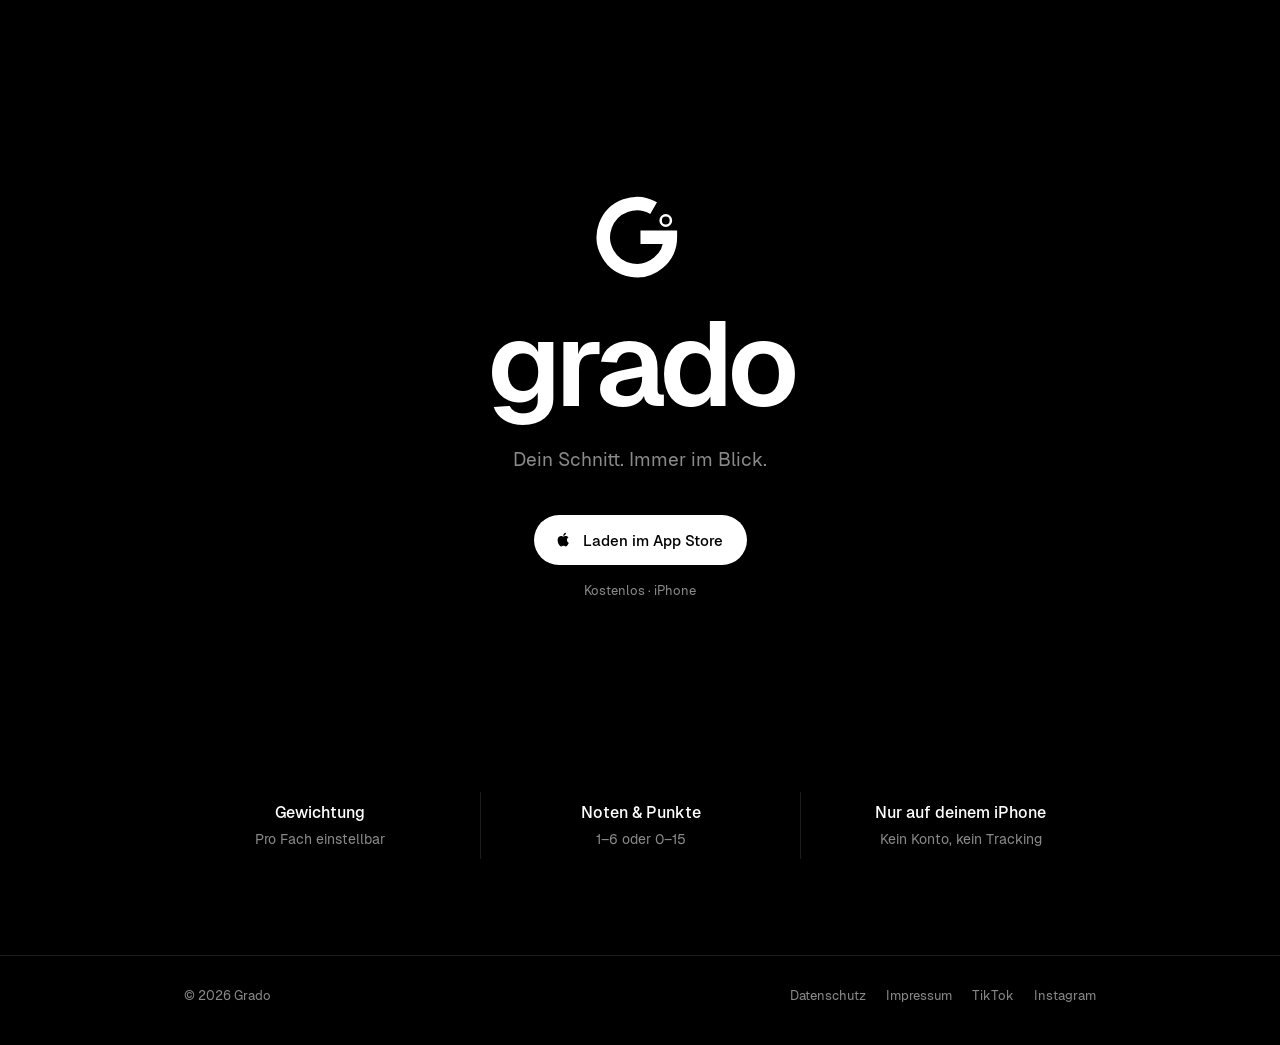
==== index.html @ 29f29869 "Add files via upload" ====
<!doctype html>
<html lang="de">
<head>
<meta charset="utf-8">
<meta name="theme-color" content="#000000">
<meta name="viewport" content="width=device-width,initial-scale=1,viewport-fit=cover">
<title>Grado – Noten-App fürs iPhone</title>
<meta name="description" content="Grado rechnet deinen Notenschnitt aus – mit Gewichtung, mündlichen Noten und Notenziel. Kostenlos fürs iPhone.">
<link rel="icon" type="image/png" href="assets/favicon.png">
<link rel="apple-touch-icon" href="assets/apple-touch-icon.png">
<link rel="preload" href="fonts/geist-600.woff2" as="font" type="font/woff2" crossorigin>
<link rel="stylesheet" href="style.css">
<meta property="og:type" content="website">
<meta property="og:title" content="Grado – Noten-App fürs iPhone">
<meta property="og:description" content="Dein Schnitt. Immer im Blick. Mit Gewichtung, mündlichen Noten und Notenziel. Kostenlos.">
<meta property="og:image" content="assets/og-image.png">
<meta name="twitter:card" content="summary_large_image">
<meta name="apple-itunes-app" content="app-id=XXXXXXXXXX">
</head>
<body>
<main>
  <section class="wrap hero">
    <svg class="mark in" viewBox="80 60 280 300" aria-hidden="true"><path d="M 263.3 117.6 A 106.6 106.6 0 1 0 316.6 210 L 221.5 210" fill="none" stroke="currentColor" stroke-width="43"/><circle cx="302" cy="157" r="16.4" fill="none" stroke="currentColor" stroke-width="8"/></svg>
    <h1 class="name in d1">grado</h1>
    <p class="line in d2">Dein Schnitt. Immer im Blick.</p>
    <a class="store in d3" href="https://apps.apple.com/de/app/grado/idXXXXXXXXXX"><svg viewBox="0 0 24 24" aria-hidden="true"><path fill="currentColor" d="M16.37 12.6c-.02-2.2 1.8-3.26 1.88-3.31-1.03-1.5-2.62-1.7-3.18-1.73-1.35-.14-2.64.8-3.33.8-.69 0-1.74-.78-2.87-.76-1.47.02-2.83.86-3.59 2.18-1.54 2.66-.39 6.6 1.1 8.76.73 1.06 1.6 2.24 2.73 2.2 1.1-.05 1.51-.71 2.84-.71 1.32 0 1.7.71 2.86.69 1.18-.02 1.93-1.07 2.65-2.13.84-1.22 1.18-2.41 1.2-2.47-.03-.01-2.3-.88-2.32-3.5zM14.2 6.13c.6-.73 1.01-1.75.9-2.76-.87.04-1.92.58-2.54 1.31-.56.64-1.05 1.67-.92 2.66.97.07 1.96-.49 2.56-1.21z"/></svg>Laden im App Store</a>
    <p class="free in d3">Kostenlos · iPhone</p>
  </section>

  <ul class="wrap points" aria-label="Funktionen">
    <li><b>Gewichtung</b><span>Pro Fach einstellbar</span></li>
    <li><b>Noten &amp; Punkte</b><span>1–6 oder 0–15</span></li>
    <li><b>Nur auf deinem iPhone</b><span>Kein Konto, kein Tracking</span></li>
  </ul>
</main>

<footer>
  <div class="wrap">
    <span>© 2026 Grado</span>
    <nav aria-label="Rechtliches">
      <a href="datenschutz.html">Datenschutz</a>
      <a href="impressum.html">Impressum</a>
      <a href="https://www.tiktok.com/@grado.app0" target="_blank" rel="noopener">TikTok</a>
      <a href="https://www.instagram.com/grado_app" target="_blank" rel="noopener">Instagram</a>
    </nav>
  </div>
</footer>
</body>
</html>
---- style.css ----
@font-face{font-family:'Geist';font-weight:400;font-display:swap;src:url(fonts/geist-400.woff2) format('woff2')}
@font-face{font-family:'Geist';font-weight:500;font-display:swap;src:url(fonts/geist-500.woff2) format('woff2')}
@font-face{font-family:'Geist';font-weight:600;font-display:swap;src:url(fonts/geist-600.woff2) format('woff2')}

/* Grado – schwarz/weiß, sehr minimal. */
:root{
  --bg:#000;--fg:#fff;--soft:#cfcfcf;--mute:#8a8a8a;--line:#1c1c1c;--line2:#2a2a2a;
  --font:'Geist',-apple-system,'Helvetica Neue',Arial,sans-serif;
  --ease:cubic-bezier(.2,.7,.2,1);
  color-scheme:dark;
}
*{box-sizing:border-box}
body{margin:0;min-height:100vh;background:var(--bg);color:var(--fg);font:400 16px/1.6 var(--font);-webkit-font-smoothing:antialiased;display:flex;flex-direction:column}
a{color:inherit}
:focus-visible{outline:2px solid var(--fg);outline-offset:4px;border-radius:8px}
.wrap{width:100%;max-width:960px;margin:0 auto;padding-left:max(24px,env(safe-area-inset-left,0px));padding-right:max(24px,env(safe-area-inset-right,0px))}

/* Startseite */
.hero{min-height:88vh;min-height:88svh;display:flex;flex-direction:column;align-items:center;justify-content:center;text-align:center;padding-block:64px}
.mark{width:clamp(64px,10vw,88px);height:auto}
.name{font:600 clamp(64px,12vw,120px)/1 var(--font);letter-spacing:-.06em;margin:20px 0 0;padding-bottom:.12em}
.line{color:var(--mute);font-size:clamp(16px,2vw,19px);margin:6px 0 40px}
.store{display:inline-flex;align-items:center;gap:10px;min-height:50px;background:var(--fg);color:var(--bg);text-decoration:none;border-radius:999px;padding:0 24px 0 20px;font:500 15px/1 var(--font);transition:opacity .15s}
.store:hover{opacity:.85}
.store svg{width:19px;height:19px;flex:none;margin-top:-2px}
.free{color:var(--mute);font-size:13px;margin:16px 0 0}

.points{list-style:none;margin:0 auto;padding:0 0 96px;display:grid;grid-template-columns:repeat(3,minmax(0,1fr));text-align:center}
.points li{padding:8px 16px;border-left:1px solid var(--line)}
.points li:first-child{border-left:0}
.points b{display:block;font-weight:500;font-size:16px}
.points span{color:var(--mute);font-size:14px}

/* Footer */
footer{border-top:1px solid var(--line)}
footer .wrap{padding-block:24px 32px;display:flex;flex-wrap:wrap;gap:12px 24px;justify-content:space-between;align-items:center;color:var(--mute);font-size:13px}
footer nav{display:flex;flex-wrap:wrap;gap:4px 20px}
footer a{text-decoration:none;padding-block:6px}footer a:hover{color:var(--fg)}

/* Rechtliches */
.top{display:flex;align-items:center;justify-content:space-between;gap:16px;padding-block:22px}
.mini{display:inline-flex;align-items:center;gap:10px;text-decoration:none;font:600 20px/1 var(--font);letter-spacing:-.05em}
.mini svg{width:24px;height:24px}
.top nav a.pill{display:inline-flex;align-items:center;min-height:44px;padding:0 18px;border:1px solid var(--line2);border-radius:999px;text-decoration:none;font-size:14px;font-weight:500}
.top nav a.pill:hover{border-color:var(--fg)}
.legal{flex:1;padding-block:24px 96px;max-width:680px}
.legal h1{font:600 clamp(40px,7vw,60px)/1 var(--font);letter-spacing:-.05em;margin:16px 0 10px}
.legal .stand{color:var(--mute);margin:0 0 40px}
.legal h2{font:500 18px/1.3 var(--font);margin:0 0 8px}
.legal section{border-top:1px solid var(--line);padding-block:24px}
.legal p,.legal li,.legal address{color:var(--soft)}
.legal p{margin:0 0 12px}.legal p:last-child{margin-bottom:0}
.legal ul{padding-left:1.2em;margin:0 0 12px}
.legal address{font-style:normal}
.legal a{text-underline-offset:3px}
.legal .tldr{border:1px solid var(--line2);border-radius:18px;padding:20px 22px;margin-bottom:8px}
.back{display:inline-flex;align-items:center;min-height:44px;font-size:14px;text-decoration:none;color:var(--mute)}
.back:hover{color:var(--fg)}

/* Einblenden */
.in{animation:in .9s var(--ease) both}
.d1{animation-delay:.08s}.d2{animation-delay:.16s}.d3{animation-delay:.24s}
@keyframes in{from{opacity:.001;transform:translateY(10px)}to{opacity:1;transform:none}}

@media (max-width:600px){
  .points{grid-template-columns:1fr;padding-bottom:72px}
  .points li{border-left:0;border-top:1px solid var(--line);padding:18px 0}
  .points li:first-child{border-top:0}
}
@media (prefers-reduced-motion:reduce){.in{animation:none}.store{transition:none}}
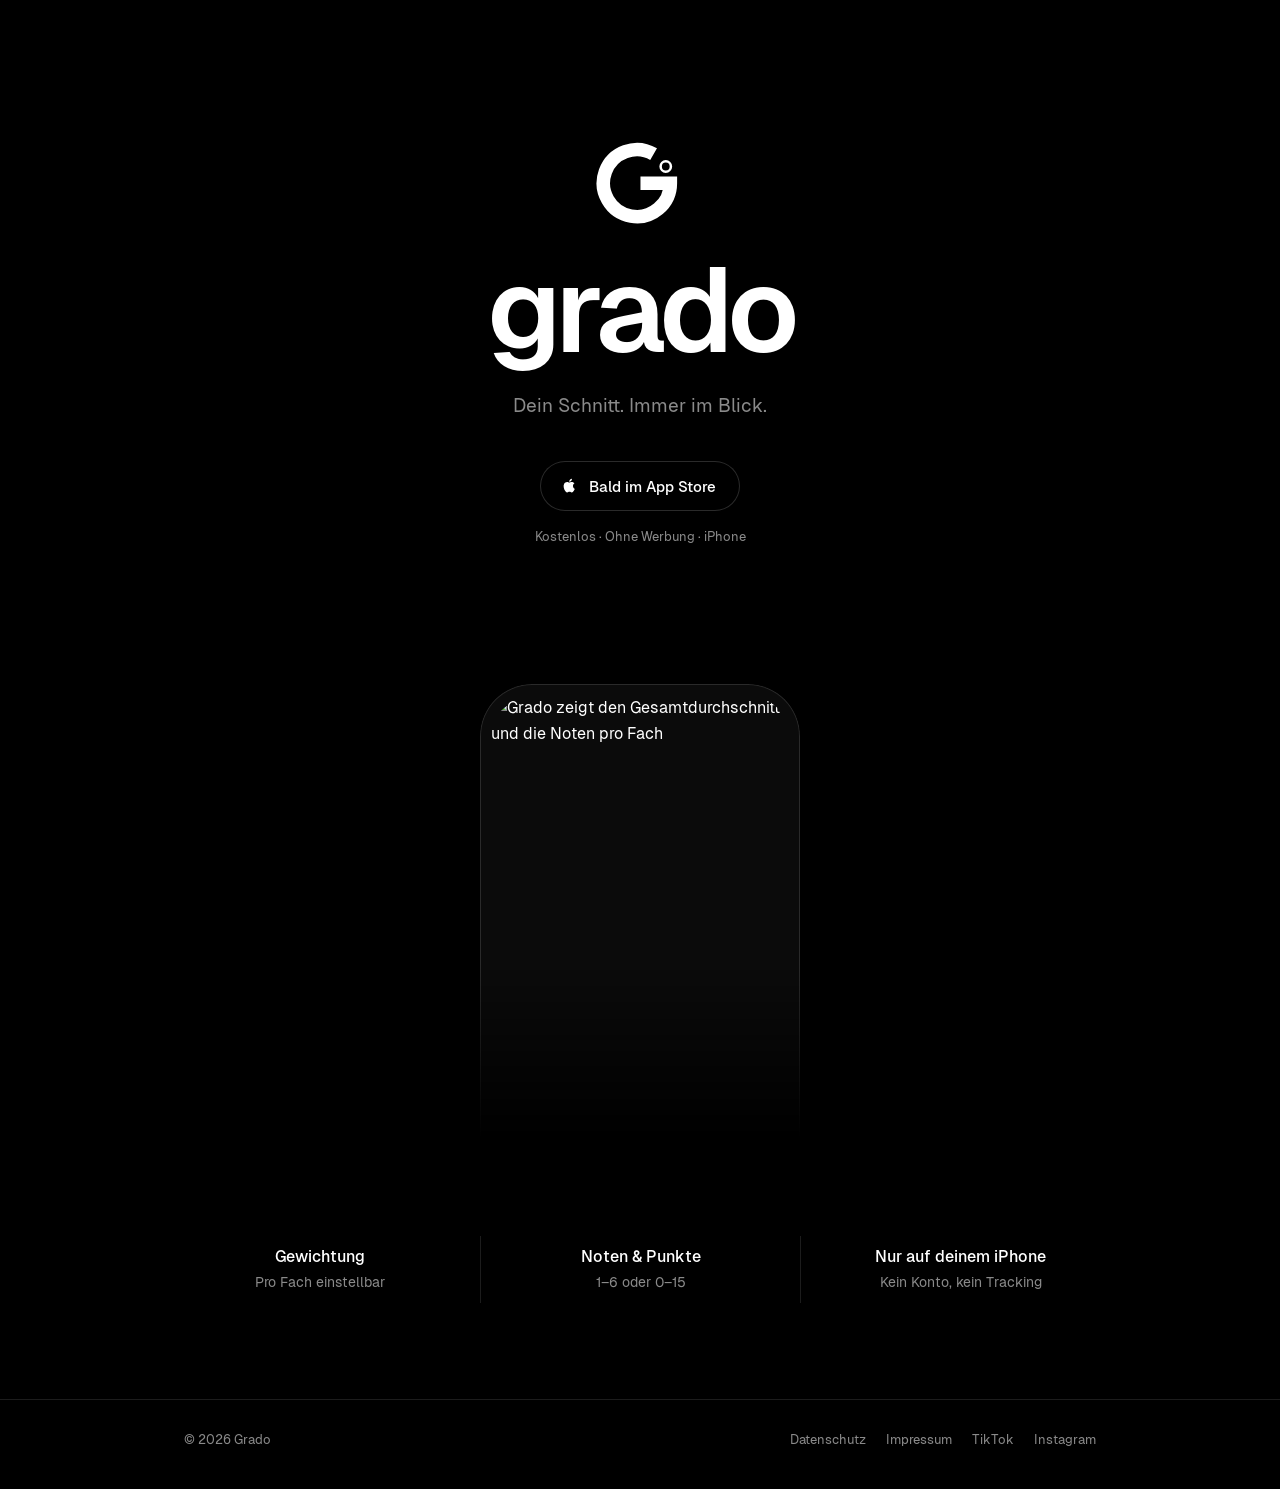
==== commit bb5de192: "Add files via upload" ====
--- a/index.html
+++ b/index.html
@@ -15,7 +15,7 @@
 <meta property="og:description" content="Dein Schnitt. Immer im Blick. Mit Gewichtung, mündlichen Noten und Notenziel. Kostenlos.">
 <meta property="og:image" content="assets/og-image.png">
 <meta name="twitter:card" content="summary_large_image">
-<meta name="apple-itunes-app" content="app-id=XXXXXXXXXX">
+<!-- Nach der Freigabe einfügen: <meta name="apple-itunes-app" content="app-id=DEINE_ID"> -->
 </head>
 <body>
 <main>
@@ -23,8 +23,13 @@
     <svg class="mark in" viewBox="80 60 280 300" aria-hidden="true"><path d="M 263.3 117.6 A 106.6 106.6 0 1 0 316.6 210 L 221.5 210" fill="none" stroke="currentColor" stroke-width="43"/><circle cx="302" cy="157" r="16.4" fill="none" stroke="currentColor" stroke-width="8"/></svg>
     <h1 class="name in d1">grado</h1>
     <p class="line in d2">Dein Schnitt. Immer im Blick.</p>
-    <a class="store in d3" href="https://apps.apple.com/de/app/grado/idXXXXXXXXXX"><svg viewBox="0 0 24 24" aria-hidden="true"><path fill="currentColor" d="M16.37 12.6c-.02-2.2 1.8-3.26 1.88-3.31-1.03-1.5-2.62-1.7-3.18-1.73-1.35-.14-2.64.8-3.33.8-.69 0-1.74-.78-2.87-.76-1.47.02-2.83.86-3.59 2.18-1.54 2.66-.39 6.6 1.1 8.76.73 1.06 1.6 2.24 2.73 2.2 1.1-.05 1.51-.71 2.84-.71 1.32 0 1.7.71 2.86.69 1.18-.02 1.93-1.07 2.65-2.13.84-1.22 1.18-2.41 1.2-2.47-.03-.01-2.3-.88-2.32-3.5zM14.2 6.13c.6-.73 1.01-1.75.9-2.76-.87.04-1.92.58-2.54 1.31-.56.64-1.05 1.67-.92 2.66.97.07 1.96-.49 2.56-1.21z"/></svg>Laden im App Store</a>
-    <p class="free in d3">Kostenlos · iPhone</p>
+    <!-- Nach der Freigabe: <span> durch <a class="store in d3" href="https://apps.apple.com/de/app/grado/idDEINE_ID"> ersetzen und Text zu "Laden im App Store" ändern -->
+    <span class="store soon in d3" aria-disabled="true"><svg viewBox="0 0 24 24" aria-hidden="true"><path fill="currentColor" d="M16.37 12.6c-.02-2.2 1.8-3.26 1.88-3.31-1.03-1.5-2.62-1.7-3.18-1.73-1.35-.14-2.64.8-3.33.8-.69 0-1.74-.78-2.87-.76-1.47.02-2.83.86-3.59 2.18-1.54 2.66-.39 6.6 1.1 8.76.73 1.06 1.6 2.24 2.73 2.2 1.1-.05 1.51-.71 2.84-.71 1.32 0 1.7.71 2.86.69 1.18-.02 1.93-1.07 2.65-2.13.84-1.22 1.18-2.41 1.2-2.47-.03-.01-2.3-.88-2.32-3.5zM14.2 6.13c.6-.73 1.01-1.75.9-2.76-.87.04-1.92.58-2.54 1.31-.56.64-1.05 1.67-.92 2.66.97.07 1.96-.49 2.56-1.21z"/></svg>Bald im App Store</span>
+    <p class="free in d3">Kostenlos · Ohne Werbung · iPhone</p>
+  </section>
+
+  <section class="wrap shot" aria-label="So sieht Grado aus">
+    <div class="phone"><img src="assets/screen.webp" width="690" height="1000" alt="Grado zeigt den Gesamtdurchschnitt und die Noten pro Fach" loading="lazy"></div>
   </section>
 
   <ul class="wrap points" aria-label="Funktionen">
--- a/style.css
+++ b/style.css
@@ -16,12 +16,14 @@
 .wrap{width:100%;max-width:960px;margin:0 auto;padding-left:max(24px,env(safe-area-inset-left,0px));padding-right:max(24px,env(safe-area-inset-right,0px))}
 
 /* Startseite */
-.hero{min-height:88vh;min-height:88svh;display:flex;flex-direction:column;align-items:center;justify-content:center;text-align:center;padding-block:64px}
+.hero{min-height:76vh;min-height:76svh;display:flex;flex-direction:column;align-items:center;justify-content:center;text-align:center;padding-block:64px}
 .mark{width:clamp(64px,10vw,88px);height:auto}
 .name{font:600 clamp(64px,12vw,120px)/1 var(--font);letter-spacing:-.06em;margin:20px 0 0;padding-bottom:.12em}
 .line{color:var(--mute);font-size:clamp(16px,2vw,19px);margin:6px 0 40px}
 .store{display:inline-flex;align-items:center;gap:10px;min-height:50px;background:var(--fg);color:var(--bg);text-decoration:none;border-radius:999px;padding:0 24px 0 20px;font:500 15px/1 var(--font);transition:opacity .15s}
 .store:hover{opacity:.85}
+.store.soon{background:transparent;color:var(--fg);box-shadow:inset 0 0 0 1px var(--line2);cursor:default}
+.store.soon:hover{opacity:1}
 .store svg{width:19px;height:19px;flex:none;margin-top:-2px}
 .free{color:var(--mute);font-size:13px;margin:16px 0 0}
 
@@ -30,6 +32,12 @@
 .points li:first-child{border-left:0}
 .points b{display:block;font-weight:500;font-size:16px}
 .points span{color:var(--mute);font-size:14px}
+
+/* App-Screenshot */
+.shot{display:flex;justify-content:center;padding-bottom:88px}
+.phone{position:relative;width:min(320px,78vw);aspect-ratio:690/1000;padding:10px 10px 0;border:1px solid var(--line2);border-bottom:0;border-radius:52px 52px 0 0;background:#0b0b0b;
+  -webkit-mask-image:linear-gradient(#000 60%,transparent 98%);mask-image:linear-gradient(#000 60%,transparent 98%)}
+.phone img{display:block;width:100%;height:100%;object-fit:cover;object-position:top;border-radius:42px 42px 0 0}
 
 /* Footer */
 footer{border-top:1px solid var(--line)}
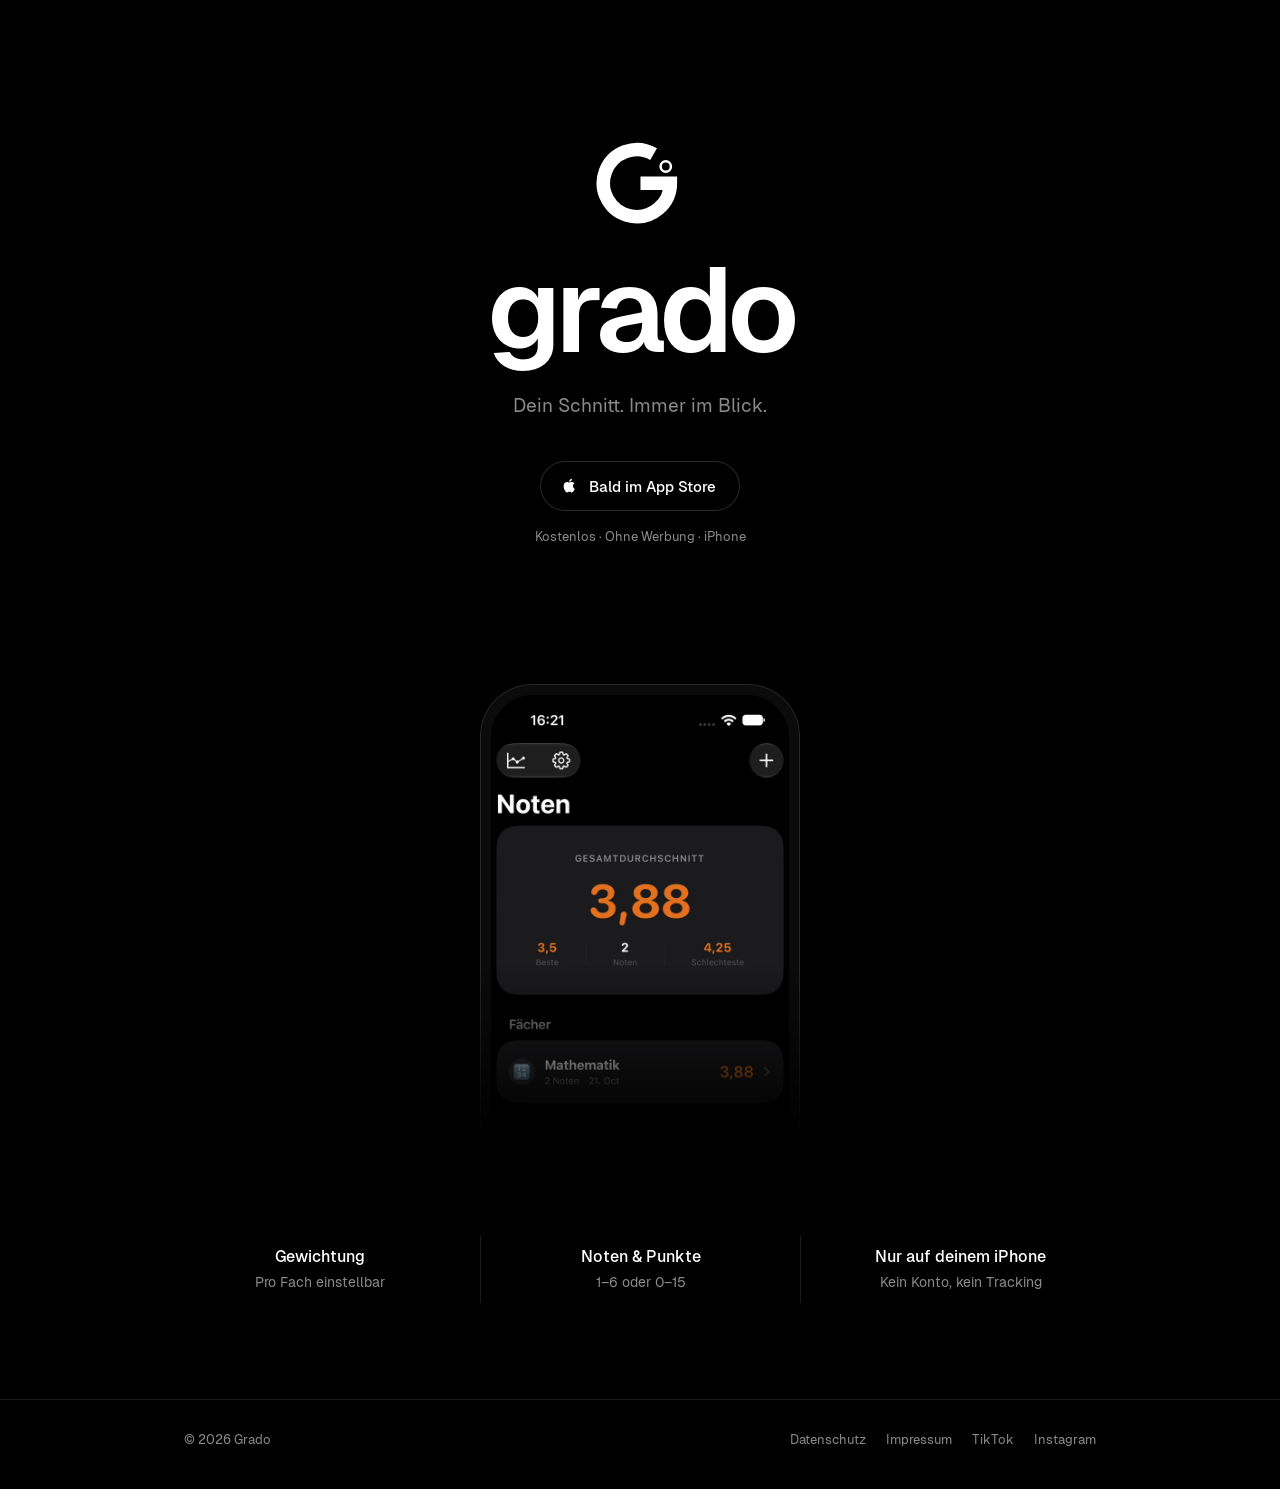
==== commit 988c1ff0: "Update image source path in index.html" ====
--- a/index.html
+++ b/index.html
@@ -29,7 +29,7 @@
   </section>
 
   <section class="wrap shot" aria-label="So sieht Grado aus">
-    <div class="phone"><img src="assets/screen.webp" width="690" height="1000" alt="Grado zeigt den Gesamtdurchschnitt und die Noten pro Fach" loading="lazy"></div>
+    <div class="phone"><img src="screen.webp" width="690" height="1000" alt="Grado zeigt den Gesamtdurchschnitt und die Noten pro Fach" loading="lazy"></div>
   </section>
 
   <ul class="wrap points" aria-label="Funktionen">
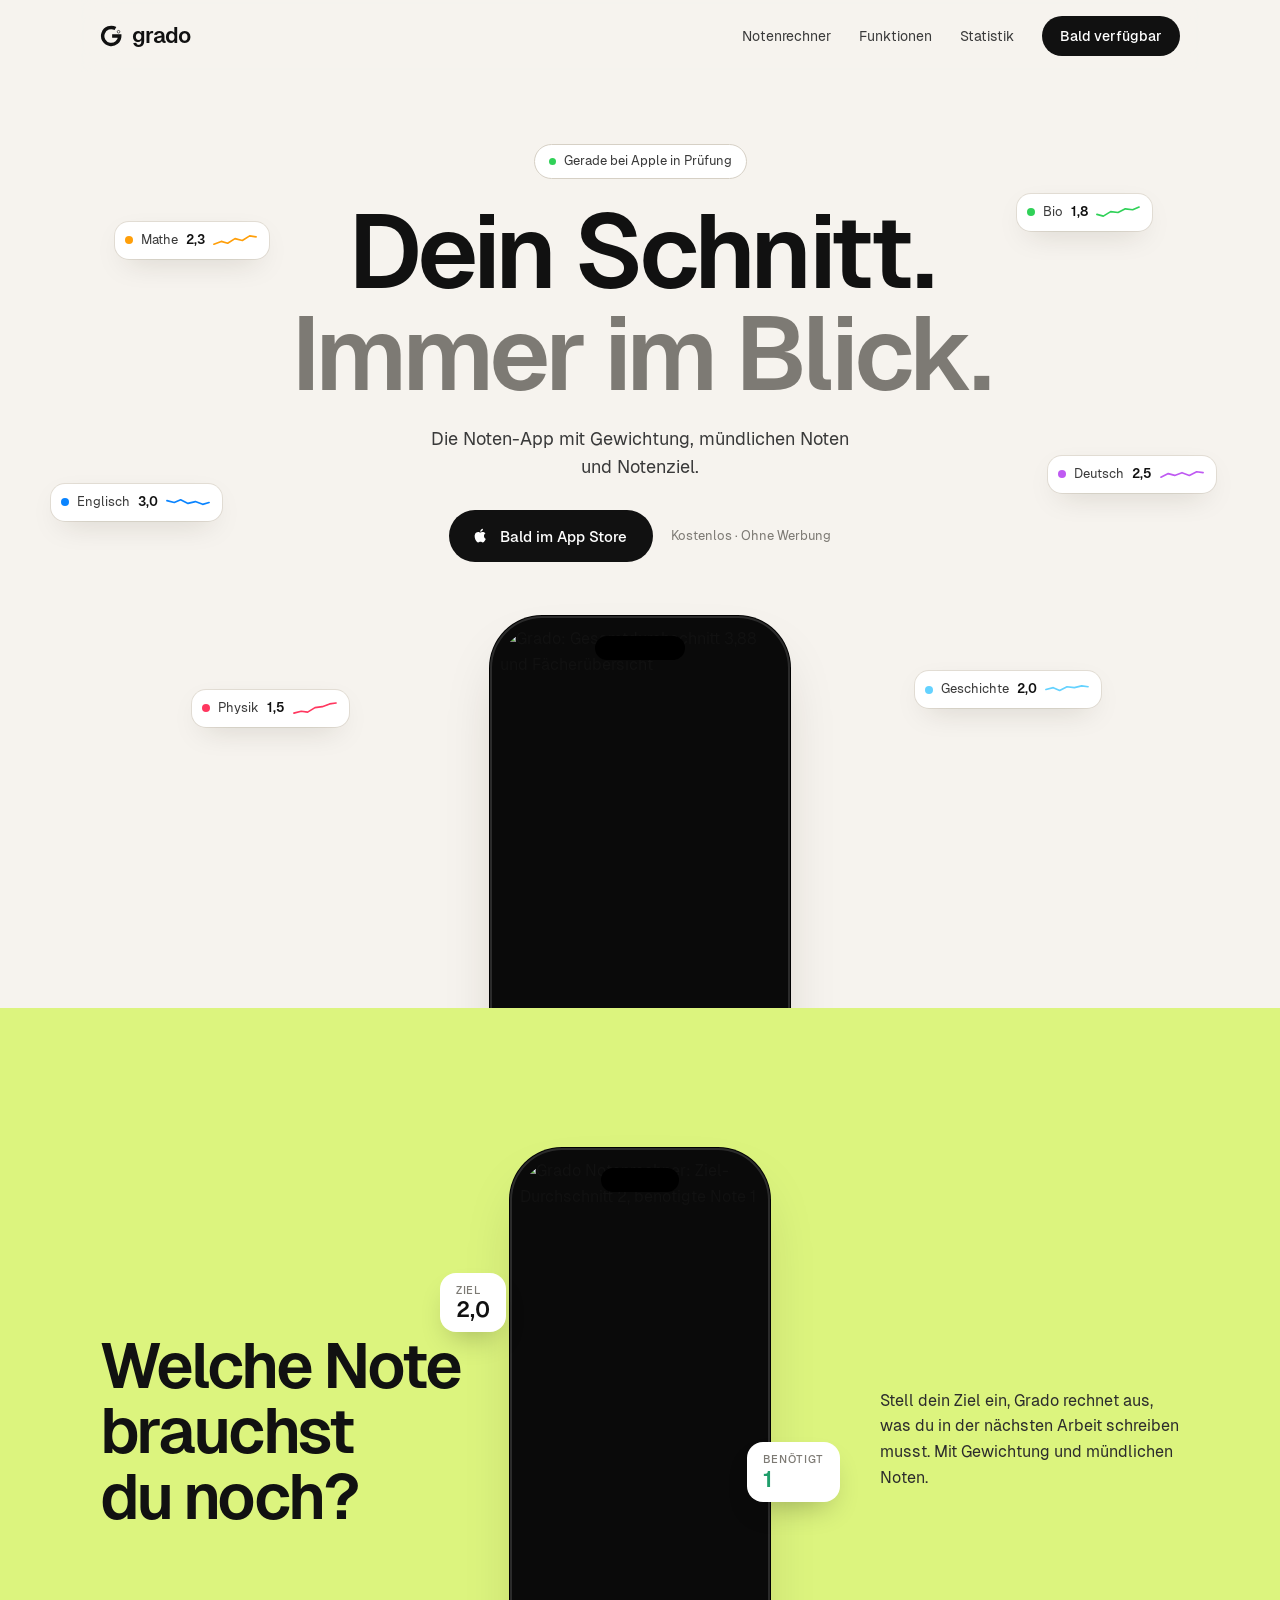
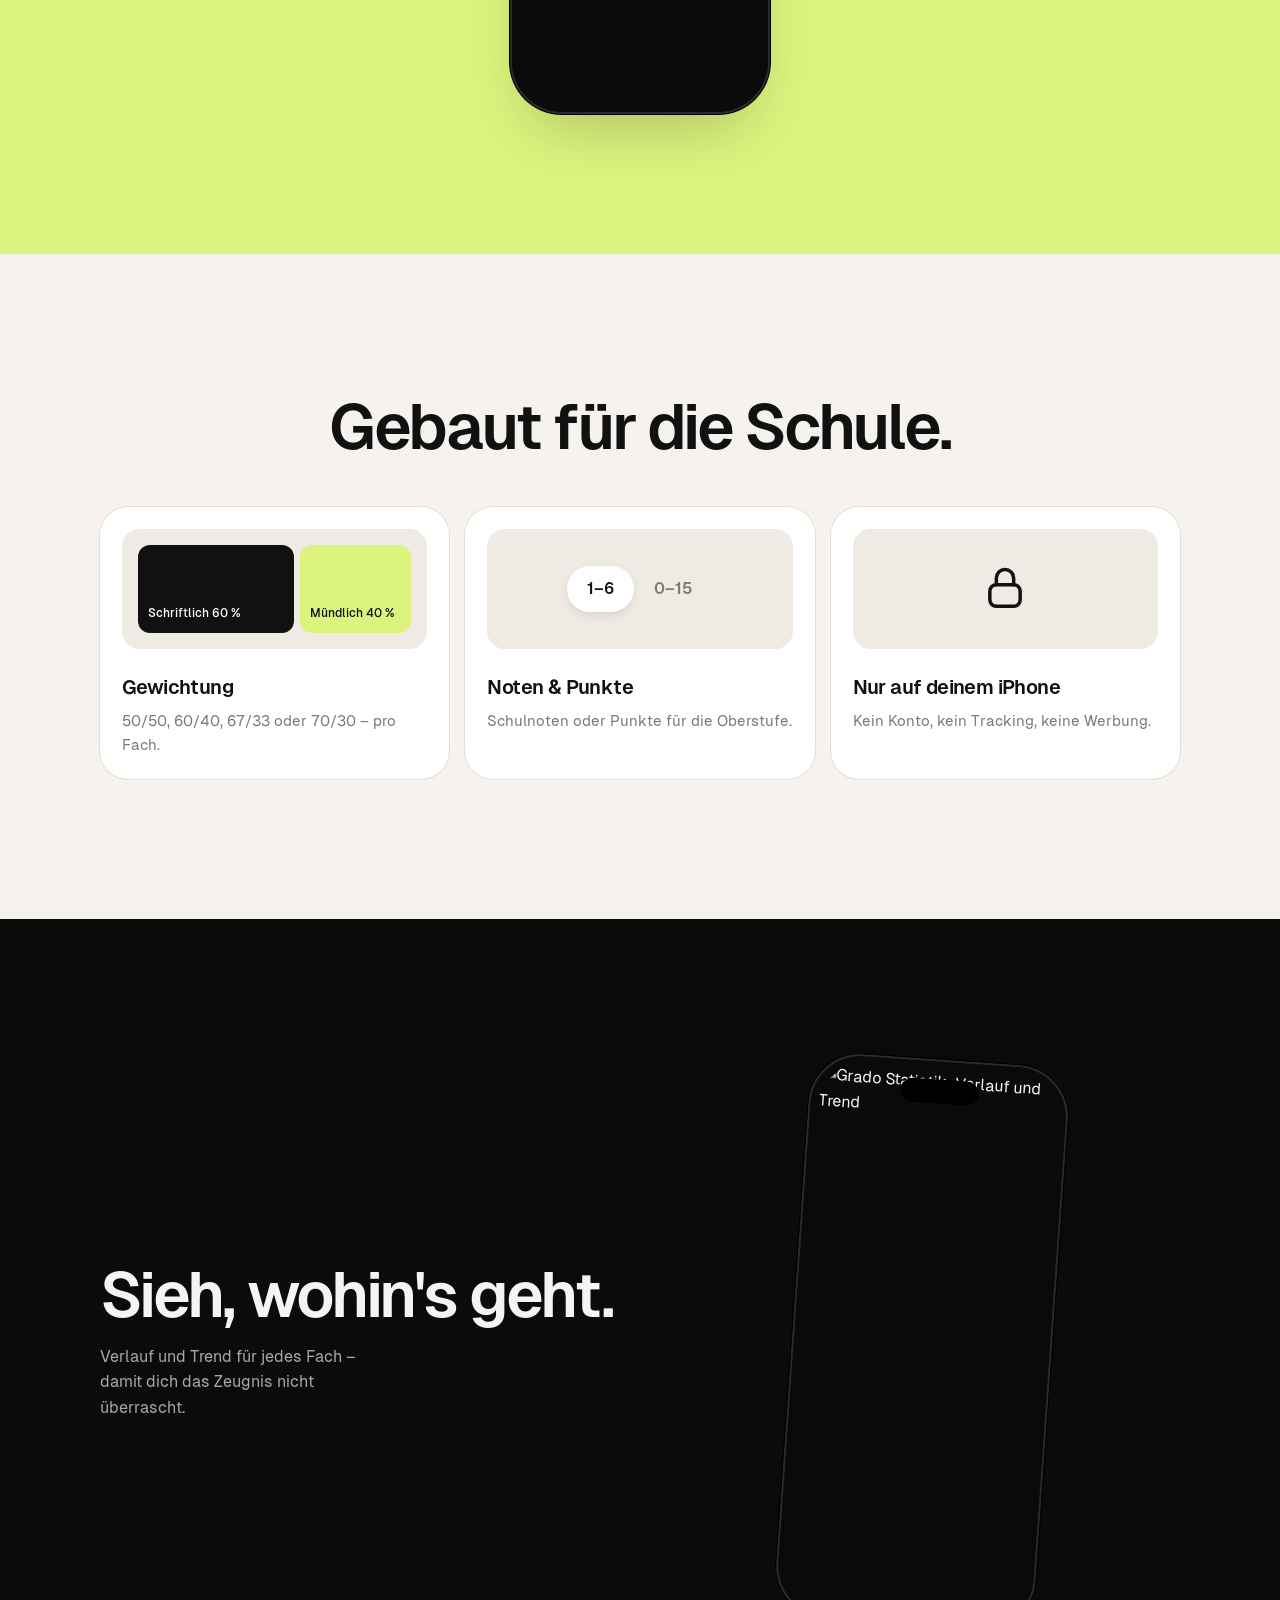
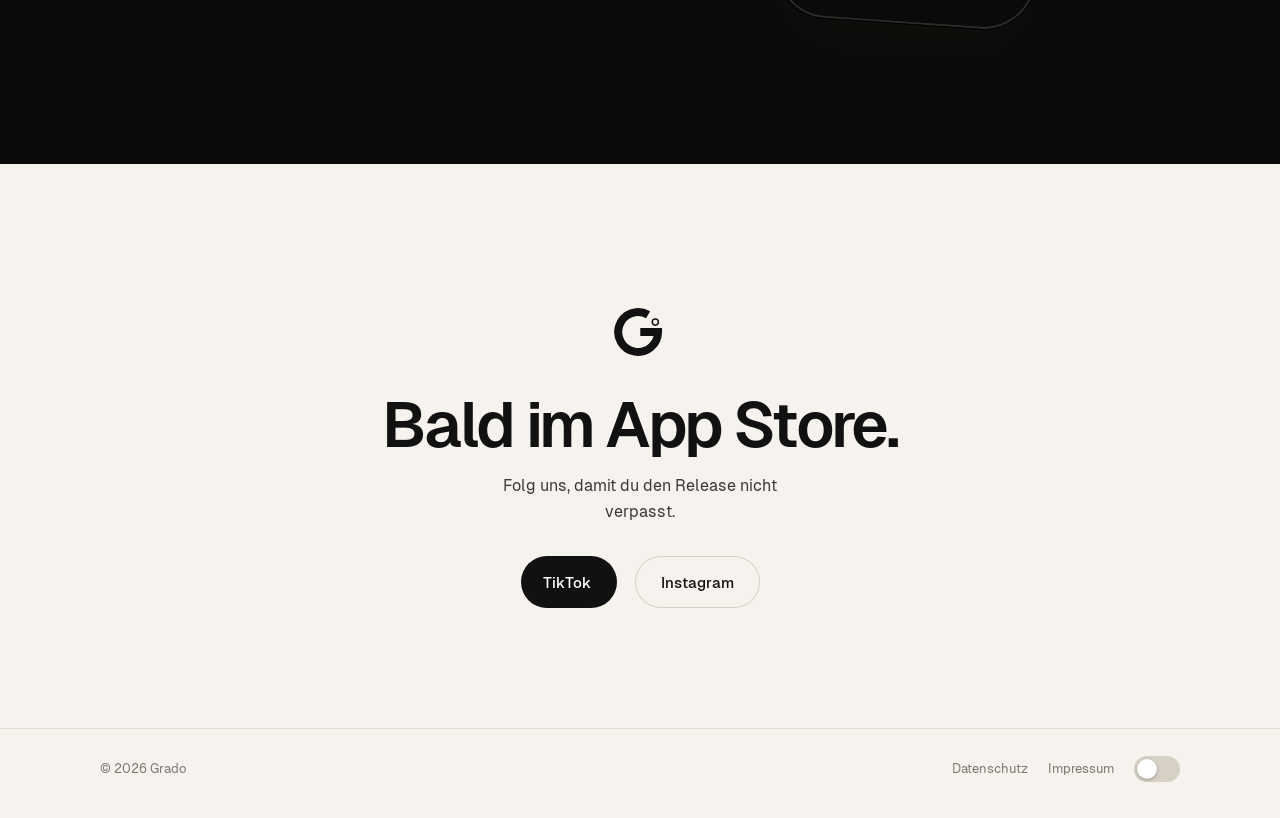
==== commit 7135f38a: "Add files via upload" ====
--- a/index.html
+++ b/index.html
@@ -2,10 +2,10 @@
 <html lang="de">
 <head>
 <meta charset="utf-8">
-<meta name="theme-color" content="#000000">
 <meta name="viewport" content="width=device-width,initial-scale=1,viewport-fit=cover">
 <title>Grado – Noten-App fürs iPhone</title>
-<meta name="description" content="Grado rechnet deinen Notenschnitt aus – mit Gewichtung, mündlichen Noten und Notenziel. Kostenlos fürs iPhone.">
+<meta name="description" content="Grado rechnet deinen Notenschnitt aus – mit Gewichtung, mündlichen Noten und Notenziel. Kostenlos und ohne Werbung fürs iPhone.">
+<meta name="theme-color" content="#f6f3ee">
 <link rel="icon" type="image/png" href="assets/favicon.png">
 <link rel="apple-touch-icon" href="assets/apple-touch-icon.png">
 <link rel="preload" href="fonts/geist-600.woff2" as="font" type="font/woff2" crossorigin>
@@ -16,27 +16,112 @@
 <meta property="og:image" content="assets/og-image.png">
 <meta name="twitter:card" content="summary_large_image">
 <!-- Nach der Freigabe einfügen: <meta name="apple-itunes-app" content="app-id=DEINE_ID"> -->
+<script>try{var t=localStorage.getItem('grado-theme');if(t)document.documentElement.dataset.theme=t}catch(e){}</script>
 </head>
 <body>
+
+<header class="nav wrap">
+  <a class="brand" href="index.html" aria-label="Grado Startseite">
+    <svg viewBox="80 60 280 300" aria-hidden="true"><path d="M 263.3 117.6 A 106.6 106.6 0 1 0 316.6 210 L 221.5 210" fill="none" stroke="currentColor" stroke-width="43"/><circle cx="302" cy="157" r="16.4" fill="none" stroke="currentColor" stroke-width="8"/></svg>grado
+  </a>
+  <nav aria-label="Hauptmenü">
+    <a class="hide-s" href="#rechner">Notenrechner</a>
+    <a class="hide-s" href="#funktionen">Funktionen</a>
+    <a class="hide-s" href="#statistik">Statistik</a>
+    <!-- Nach der Freigabe: <span> durch <a class="cta" href="https://apps.apple.com/de/app/grado/idDEINE_ID">App laden</a> ersetzen -->
+    <span class="cta" aria-disabled="true">Bald verfügbar</span>
+  </nav>
+</header>
+
 <main>
-  <section class="wrap hero">
-    <svg class="mark in" viewBox="80 60 280 300" aria-hidden="true"><path d="M 263.3 117.6 A 106.6 106.6 0 1 0 316.6 210 L 221.5 210" fill="none" stroke="currentColor" stroke-width="43"/><circle cx="302" cy="157" r="16.4" fill="none" stroke="currentColor" stroke-width="8"/></svg>
-    <h1 class="name in d1">grado</h1>
-    <p class="line in d2">Dein Schnitt. Immer im Blick.</p>
-    <!-- Nach der Freigabe: <span> durch <a class="store in d3" href="https://apps.apple.com/de/app/grado/idDEINE_ID"> ersetzen und Text zu "Laden im App Store" ändern -->
-    <span class="store soon in d3" aria-disabled="true"><svg viewBox="0 0 24 24" aria-hidden="true"><path fill="currentColor" d="M16.37 12.6c-.02-2.2 1.8-3.26 1.88-3.31-1.03-1.5-2.62-1.7-3.18-1.73-1.35-.14-2.64.8-3.33.8-.69 0-1.74-.78-2.87-.76-1.47.02-2.83.86-3.59 2.18-1.54 2.66-.39 6.6 1.1 8.76.73 1.06 1.6 2.24 2.73 2.2 1.1-.05 1.51-.71 2.84-.71 1.32 0 1.7.71 2.86.69 1.18-.02 1.93-1.07 2.65-2.13.84-1.22 1.18-2.41 1.2-2.47-.03-.01-2.3-.88-2.32-3.5zM14.2 6.13c.6-.73 1.01-1.75.9-2.76-.87.04-1.92.58-2.54 1.31-.56.64-1.05 1.67-.92 2.66.97.07 1.96-.49 2.56-1.21z"/></svg>Bald im App Store</span>
-    <p class="free in d3">Kostenlos · Ohne Werbung · iPhone</p>
+  <!-- HERO -->
+  <section class="hero" id="top">
+    <div class="chips" aria-hidden="true">
+      <div class="chip c1"><i style="--c:#ff9f0a"></i>Mathe<b>2,3</b><svg viewBox="0 0 48 16"><path d="M1 12 L9 9 L16 11 L24 6 L32 8 L40 3 L47 4"/></svg></div>
+      <div class="chip c2"><i style="--c:#30d158"></i>Bio<b>1,8</b><svg viewBox="0 0 48 16"><path d="M1 10 L8 12 L16 7 L24 8 L32 4 L40 5 L47 2"/></svg></div>
+      <div class="chip c3"><i style="--c:#0a84ff"></i>Englisch<b>3,0</b><svg viewBox="0 0 48 16"><path d="M1 6 L9 8 L16 5 L24 9 L32 7 L40 10 L47 8"/></svg></div>
+      <div class="chip c4"><i style="--c:#bf5af2"></i>Deutsch<b>2,5</b><svg viewBox="0 0 48 16"><path d="M1 11 L9 7 L16 9 L24 6 L32 9 L40 5 L47 6"/></svg></div>
+      <div class="chip c5"><i style="--c:#ff375f"></i>Physik<b>1,5</b><svg viewBox="0 0 48 16"><path d="M1 13 L9 11 L16 12 L24 7 L32 6 L40 3 L47 2"/></svg></div>
+      <div class="chip c6"><i style="--c:#64d2ff"></i>Geschichte<b>2,0</b><svg viewBox="0 0 48 16"><path d="M1 8 L9 6 L16 9 L24 5 L32 6 L40 4 L47 5"/></svg></div>
+    </div>
+
+    <div class="hero-copy wrap">
+      <p class="badge rv"><span class="pulse"></span>Gerade bei Apple in Prüfung</p>
+      <h1 class="rv d1">Dein Schnitt.<br><span>Immer im Blick.</span></h1>
+      <p class="sub rv d2">Die Noten-App mit Gewichtung, mündlichen Noten und Notenziel.</p>
+      <div class="actions rv d3">
+        <span class="store" aria-disabled="true"><svg viewBox="0 0 24 24" aria-hidden="true"><path fill="currentColor" d="M16.37 12.6c-.02-2.2 1.8-3.26 1.88-3.31-1.03-1.5-2.62-1.7-3.18-1.73-1.35-.14-2.64.8-3.33.8-.69 0-1.74-.78-2.87-.76-1.47.02-2.83.86-3.59 2.18-1.54 2.66-.39 6.6 1.1 8.76.73 1.06 1.6 2.24 2.73 2.2 1.1-.05 1.51-.71 2.84-.71 1.32 0 1.7.71 2.86.69 1.18-.02 1.93-1.07 2.65-2.13.84-1.22 1.18-2.41 1.2-2.47-.03-.01-2.3-.88-2.32-3.5zM14.2 6.13c.6-.73 1.01-1.75.9-2.76-.87.04-1.92.58-2.54 1.31-.56.64-1.05 1.67-.92 2.66.97.07 1.96-.49 2.56-1.21z"/></svg>Bald im App Store</span>
+        <span class="note">Kostenlos · Ohne Werbung</span>
+      </div>
+    </div>
+
+    <div class="hero-phone" id="heroPhone">
+      <div class="phone"><img src="assets/app-uebersicht.webp" width="690" height="1500" alt="Grado: Gesamtdurchschnitt 3,88 und Fächerübersicht"></div>
+    </div>
   </section>
 
-  <section class="wrap shot" aria-label="So sieht Grado aus">
-    <div class="phone"><img src="screen.webp" width="690" height="1000" alt="Grado zeigt den Gesamtdurchschnitt und die Noten pro Fach" loading="lazy"></div>
+  <!-- NOTENRECHNER -->
+  <section class="band lime" id="rechner">
+    <div class="wrap trio">
+      <h2 class="rv">Welche Note brauchst du&nbsp;noch?</h2>
+      <div class="stage rv d1">
+        <div class="phone sm"><img src="assets/app-rechner.webp" width="690" height="1500" loading="lazy" alt="Grado Notenrechner: Ziel-Durchschnitt 2, benötigte Note 1"></div>
+        <div class="tag t1" aria-hidden="true"><small>Ziel</small>2,0</div>
+        <div class="tag t2" aria-hidden="true"><small>Benötigt</small>1</div>
+      </div>
+      <p class="side rv d2">Stell dein Ziel ein, Grado rechnet aus, was du in der nächsten Arbeit schreiben musst. Mit Gewichtung und mündlichen Noten.</p>
+    </div>
   </section>
 
-  <ul class="wrap points" aria-label="Funktionen">
-    <li><b>Gewichtung</b><span>Pro Fach einstellbar</span></li>
-    <li><b>Noten &amp; Punkte</b><span>1–6 oder 0–15</span></li>
-    <li><b>Nur auf deinem iPhone</b><span>Kein Konto, kein Tracking</span></li>
-  </ul>
+  <!-- FUNKTIONEN -->
+  <section class="band" id="funktionen">
+    <div class="wrap">
+      <h2 class="center rv">Gebaut für die Schule.</h2>
+      <div class="cards">
+        <article class="card rv">
+          <div class="viz weight" aria-hidden="true"><span style="flex:60">Schriftlich 60&nbsp;%</span><span style="flex:40">Mündlich 40&nbsp;%</span></div>
+          <h3>Gewichtung</h3>
+          <p>50/50, 60/40, 67/33 oder 70/30 – pro Fach.</p>
+        </article>
+        <article class="card rv d1">
+          <div class="viz toggle" aria-hidden="true"><span class="on">1–6</span><span>0–15</span></div>
+          <h3>Noten &amp; Punkte</h3>
+          <p>Schulnoten oder Punkte für die Oberstufe.</p>
+        </article>
+        <article class="card rv d2">
+          <div class="viz lock" aria-hidden="true"><svg viewBox="0 0 24 24"><rect x="5" y="10" width="14" height="10" rx="3"/><path d="M8 10V7a4 4 0 0 1 8 0v3"/></svg></div>
+          <h3>Nur auf deinem iPhone</h3>
+          <p>Kein Konto, kein Tracking, keine Werbung.</p>
+        </article>
+      </div>
+    </div>
+  </section>
+
+  <!-- STATISTIK -->
+  <section class="band dark" id="statistik">
+    <div class="wrap duo">
+      <div class="rv">
+        <h2>Sieh, wohin's&nbsp;geht.</h2>
+        <p class="side">Verlauf und Trend für jedes Fach – damit dich das Zeugnis nicht überrascht.</p>
+      </div>
+      <div class="stage rv d1">
+        <div class="phone sm tilt"><img src="assets/app-statistik.webp" width="690" height="1500" loading="lazy" alt="Grado Statistik: Verlauf und Trend"></div>
+      </div>
+    </div>
+  </section>
+
+  <!-- CTA -->
+  <section class="band end">
+    <div class="wrap center">
+      <svg class="mark rv" viewBox="80 60 280 300" aria-hidden="true"><path d="M 263.3 117.6 A 106.6 106.6 0 1 0 316.6 210 L 221.5 210" fill="none" stroke="currentColor" stroke-width="43"/><circle cx="302" cy="157" r="16.4" fill="none" stroke="currentColor" stroke-width="8"/></svg>
+      <h2 class="rv d1">Bald im App&nbsp;Store.</h2>
+      <p class="side rv d2">Folg uns, damit du den Release nicht verpasst.</p>
+      <div class="actions rv d3">
+        <a class="store" href="https://www.tiktok.com/@grado.app0" target="_blank" rel="noopener">TikTok</a>
+        <a class="store ghost" href="https://www.instagram.com/grado_app" target="_blank" rel="noopener">Instagram</a>
+      </div>
+    </div>
+  </section>
 </main>
 
 <footer>
@@ -45,10 +130,23 @@
     <nav aria-label="Rechtliches">
       <a href="datenschutz.html">Datenschutz</a>
       <a href="impressum.html">Impressum</a>
-      <a href="https://www.tiktok.com/@grado.app0" target="_blank" rel="noopener">TikTok</a>
-      <a href="https://www.instagram.com/grado_app" target="_blank" rel="noopener">Instagram</a>
+      <button class="theme" id="theme" type="button" aria-label="Hell/Dunkel umschalten"><span></span></button>
     </nav>
   </div>
 </footer>
+
+<script>
+(function(){
+  var root=document.documentElement,btn=document.getElementById('theme');
+  btn.addEventListener('click',function(){var d=root.dataset.theme==='dark'?'light':'dark';root.dataset.theme=d;try{localStorage.setItem('grado-theme',d)}catch(e){}});
+  var reduce=window.matchMedia('(prefers-reduced-motion: reduce)').matches;
+  if('IntersectionObserver' in window&&!reduce){
+    var io=new IntersectionObserver(function(es){es.forEach(function(e){if(e.isIntersecting){e.target.classList.add('on');io.unobserve(e.target)}})},{threshold:.15});
+    document.querySelectorAll('.rv').forEach(function(el){io.observe(el)});
+  }else{document.querySelectorAll('.rv').forEach(function(el){el.classList.add('on')})}
+  var p=document.getElementById('heroPhone');
+  if(!reduce&&p){var f=function(){var y=Math.min(window.scrollY,600);p.style.setProperty('--rise',(y*-.35)+'px')};window.addEventListener('scroll',f,{passive:true});f()}
+})();
+</script>
 </body>
 </html>
--- a/style.css
+++ b/style.css
@@ -2,77 +2,153 @@
 @font-face{font-family:'Geist';font-weight:500;font-display:swap;src:url(fonts/geist-500.woff2) format('woff2')}
 @font-face{font-family:'Geist';font-weight:600;font-display:swap;src:url(fonts/geist-600.woff2) format('woff2')}
 
-/* Grado – schwarz/weiß, sehr minimal. */
+/* Grado – hell, ruhig, mit Lime-Akzent. Dunkel per Schalter im Footer. */
 :root{
-  --bg:#000;--fg:#fff;--soft:#cfcfcf;--mute:#8a8a8a;--line:#1c1c1c;--line2:#2a2a2a;
-  --font:'Geist',-apple-system,'Helvetica Neue',Arial,sans-serif;
-  --ease:cubic-bezier(.2,.7,.2,1);
-  color-scheme:dark;
+  --bg:#f6f3ee;--bg2:#efebe4;--card:#fff;--fg:#111;--soft:#3a3a3a;--mute:#7d7a74;--line:#e4dfd6;--line2:#d6d0c5;
+  --lime:#dcf47e;--ink:#111;--onink:#fff;--shadow:0 30px 60px -20px rgba(40,30,10,.25);
+  --font:'Geist',-apple-system,'Helvetica Neue',Arial,sans-serif;--ease:cubic-bezier(.2,.7,.2,1);
+  color-scheme:light;
+}
+:root[data-theme="dark"]{
+  --bg:#0b0b0b;--bg2:#131313;--card:#161616;--fg:#f4f4f2;--soft:#cfcfcf;--mute:#8a8a8a;--line:#1f1f1f;--line2:#2c2c2c;
+  --lime:#c8e86a;--ink:#f4f4f2;--onink:#0b0b0b;--shadow:0 30px 60px -20px rgba(0,0,0,.8);color-scheme:dark;
 }
 *{box-sizing:border-box}
-body{margin:0;min-height:100vh;background:var(--bg);color:var(--fg);font:400 16px/1.6 var(--font);-webkit-font-smoothing:antialiased;display:flex;flex-direction:column}
+html{scroll-behavior:smooth}
+body{margin:0;min-height:100vh;background:var(--bg);color:var(--fg);font:400 16px/1.6 var(--font);-webkit-font-smoothing:antialiased;display:flex;flex-direction:column;overflow-x:hidden;transition:background .3s,color .3s}
 a{color:inherit}
 :focus-visible{outline:2px solid var(--fg);outline-offset:4px;border-radius:8px}
-.wrap{width:100%;max-width:960px;margin:0 auto;padding-left:max(24px,env(safe-area-inset-left,0px));padding-right:max(24px,env(safe-area-inset-right,0px))}
+.wrap{width:100%;max-width:1120px;margin:0 auto;padding-left:max(20px,env(safe-area-inset-left,0px));padding-right:max(20px,env(safe-area-inset-right,0px))}
+.center{text-align:center}
+h1,h2,h3{font-weight:600;letter-spacing:-.045em;margin:0}
 
-/* Startseite */
-.hero{min-height:76vh;min-height:76svh;display:flex;flex-direction:column;align-items:center;justify-content:center;text-align:center;padding-block:64px}
-.mark{width:clamp(64px,10vw,88px);height:auto}
-.name{font:600 clamp(64px,12vw,120px)/1 var(--font);letter-spacing:-.06em;margin:20px 0 0;padding-bottom:.12em}
-.line{color:var(--mute);font-size:clamp(16px,2vw,19px);margin:6px 0 40px}
-.store{display:inline-flex;align-items:center;gap:10px;min-height:50px;background:var(--fg);color:var(--bg);text-decoration:none;border-radius:999px;padding:0 24px 0 20px;font:500 15px/1 var(--font);transition:opacity .15s}
-.store:hover{opacity:.85}
-.store.soon{background:transparent;color:var(--fg);box-shadow:inset 0 0 0 1px var(--line2);cursor:default}
-.store.soon:hover{opacity:1}
-.store svg{width:19px;height:19px;flex:none;margin-top:-2px}
-.free{color:var(--mute);font-size:13px;margin:16px 0 0}
+/* Navigation */
+.nav{position:sticky;top:0;z-index:20;display:flex;align-items:center;justify-content:space-between;padding-block:16px;background:color-mix(in srgb,var(--bg) 82%,transparent);-webkit-backdrop-filter:blur(14px);backdrop-filter:blur(14px)}
+.brand{display:inline-flex;align-items:center;gap:8px;text-decoration:none;font:600 22px/1 var(--font);letter-spacing:-.05em}
+.brand svg{width:24px;height:24px}
+.nav nav{display:flex;align-items:center;gap:28px;font-size:14px;color:var(--soft)}
+.nav nav a{text-decoration:none}.nav nav a:hover{color:var(--fg)}
+.cta{display:inline-flex;align-items:center;min-height:40px;padding:0 18px;border-radius:999px;background:var(--ink);color:var(--onink);font-weight:500;font-size:14px;text-decoration:none}
 
-.points{list-style:none;margin:0 auto;padding:0 0 96px;display:grid;grid-template-columns:repeat(3,minmax(0,1fr));text-align:center}
-.points li{padding:8px 16px;border-left:1px solid var(--line)}
-.points li:first-child{border-left:0}
-.points b{display:block;font-weight:500;font-size:16px}
-.points span{color:var(--mute);font-size:14px}
+/* Hero */
+.hero{position:relative;min-height:calc(100svh - 72px);display:flex;flex-direction:column;align-items:center;overflow:hidden;padding-top:clamp(40px,8vh,96px)}
+.hero-copy{position:relative;z-index:2;text-align:center;display:flex;flex-direction:column;align-items:center}
+.badge{display:inline-flex;align-items:center;gap:8px;margin:0 0 22px;padding:6px 14px;border:1px solid var(--line2);border-radius:999px;font-size:13px;color:var(--soft);background:var(--card)}
+.pulse{width:7px;height:7px;border-radius:50%;background:#30d158;box-shadow:0 0 0 0 rgba(48,209,88,.5);animation:pulse 2s infinite}
+@keyframes pulse{70%{box-shadow:0 0 0 8px rgba(48,209,88,0)}100%{box-shadow:0 0 0 0 rgba(48,209,88,0)}}
+.hero h1{font-size:clamp(46px,8.4vw,104px);line-height:.98}
+.hero h1 span{color:var(--mute)}
+.sub{max-width:440px;color:var(--soft);font-size:clamp(16px,1.8vw,18px);margin:20px 0 28px}
+.actions{display:flex;flex-wrap:wrap;align-items:center;justify-content:center;gap:12px 18px}
+.store{display:inline-flex;align-items:center;gap:10px;min-height:52px;padding:0 26px 0 22px;border-radius:999px;background:var(--ink);color:var(--onink);font:500 15px/1 var(--font);text-decoration:none;transition:transform .2s var(--ease)}
+a.store:hover{transform:translateY(-2px)}
+.store svg{width:19px;height:19px;margin-top:-2px}
+.store.ghost{background:transparent;color:var(--fg);box-shadow:inset 0 0 0 1px var(--line2);padding:0 26px}
+.note{font-size:13px;color:var(--mute)}
 
-/* App-Screenshot */
-.shot{display:flex;justify-content:center;padding-bottom:88px}
-.phone{position:relative;width:min(320px,78vw);aspect-ratio:690/1000;padding:10px 10px 0;border:1px solid var(--line2);border-bottom:0;border-radius:52px 52px 0 0;background:#0b0b0b;
-  -webkit-mask-image:linear-gradient(#000 60%,transparent 98%);mask-image:linear-gradient(#000 60%,transparent 98%)}
-.phone img{display:block;width:100%;height:100%;object-fit:cover;object-position:top;border-radius:42px 42px 0 0}
+/* schwebende Noten-Chips */
+.chips{position:absolute;inset:0;pointer-events:none;z-index:1}
+.chip{position:absolute;display:flex;align-items:center;gap:8px;padding:8px 12px 8px 10px;border-radius:14px;background:var(--card);box-shadow:0 10px 30px -12px rgba(40,30,10,.25),0 0 0 1px var(--line);font-size:13px;color:var(--soft);animation:float 7s ease-in-out infinite;white-space:nowrap}
+.chip i{width:8px;height:8px;border-radius:50%;background:var(--c)}
+.chip b{font-weight:600;color:var(--fg)}
+.chip svg{width:44px;height:15px}.chip path{fill:none;stroke:var(--c,#30d158);stroke-width:1.8;stroke-linecap:round;stroke-linejoin:round}
+.chip:nth-child(1) path{stroke:#ff9f0a}.chip:nth-child(2) path{stroke:#30d158}.chip:nth-child(3) path{stroke:#0a84ff}.chip:nth-child(4) path{stroke:#bf5af2}.chip:nth-child(5) path{stroke:#ff375f}.chip:nth-child(6) path{stroke:#64d2ff}
+.c1{left:9%;top:16%}.c2{right:10%;top:13%;animation-delay:-2s}.c3{left:4%;top:44%;animation-delay:-4s}.c4{right:5%;top:41%;animation-delay:-1s}.c5{left:15%;top:66%;animation-delay:-3s}.c6{right:14%;top:64%;animation-delay:-5s}
+@keyframes float{50%{transform:translateY(-12px)}}
+
+/* iPhone */
+.phone{position:relative;width:300px;aspect-ratio:690/1500;padding:10px;border-radius:52px;background:#0a0a0a;box-shadow:inset 0 0 0 2px #2b2b2b,0 0 0 1px #000,var(--shadow)}
+.phone::before{content:"";position:absolute;top:20px;left:50%;width:30%;height:24px;transform:translateX(-50%);border-radius:20px;background:#000;z-index:2}
+.phone img{display:block;width:100%;height:100%;border-radius:42px;object-fit:cover}
+.phone.sm{width:260px}
+.hero-phone{position:relative;z-index:2;margin-top:clamp(36px,6vh,64px);margin-bottom:-260px;transform:translateY(var(--rise,0px));will-change:transform}
+
+/* Bänder */
+.band{position:relative;padding-block:clamp(72px,11vw,140px)}
+.band h2{font-size:clamp(36px,5.4vw,64px);line-height:1.02}
+.side{color:var(--soft);font-size:16px;max-width:300px;margin:16px 0 0}
+.lime{background:var(--lime);color:#111}
+.lime .side{color:#2c2c2c}
+.trio{display:grid;grid-template-columns:1fr auto 1fr;align-items:center;gap:48px}
+.trio .side{justify-self:end}
+.stage{position:relative;display:flex;justify-content:center}
+.tag{position:absolute;padding:10px 16px;border-radius:16px;background:#fff;color:#111;font:600 22px/1.1 var(--font);box-shadow:0 14px 30px -12px rgba(0,0,0,.3);animation:float 6s ease-in-out infinite}
+.tag small{display:block;font:500 11px/1.4 var(--font);color:#7d7a74;letter-spacing:.06em;text-transform:uppercase}
+.t1{left:-70px;top:22%}.t2{right:-70px;top:52%;animation-delay:-3s;color:#1f9e6b}
+
+.cards{display:grid;grid-template-columns:repeat(3,1fr);gap:16px;margin-top:48px}
+.card{background:var(--card);border-radius:28px;padding:22px;box-shadow:0 0 0 1px var(--line)}
+.card h3{font-size:20px;margin:22px 0 6px;letter-spacing:-.03em}
+.card p{margin:0;color:var(--mute);font-size:15px}
+.viz{height:120px;border-radius:18px;background:var(--bg2);display:flex;align-items:center;justify-content:center;padding:16px;font-size:12px;font-weight:500}
+.weight{gap:6px;align-items:stretch}
+.weight span{display:flex;align-items:flex-end;padding:10px;border-radius:12px;background:var(--ink);color:var(--onink)}
+.weight span+span{background:var(--lime);color:#111}
+.toggle{gap:0}
+.toggle span{padding:10px 20px;border-radius:999px;font-size:16px;font-weight:600;color:var(--mute)}
+.toggle span.on{background:var(--card);color:var(--fg);box-shadow:0 4px 14px -6px rgba(0,0,0,.25)}
+.lock svg{width:52px;height:52px;fill:none;stroke:var(--fg);stroke-width:1.6;stroke-linecap:round}
+
+.dark{background:#0b0b0b;color:#f4f4f2}
+:root[data-theme="dark"] .dark{background:var(--bg2)}
+.dark .side{color:#a8a8a8}
+.duo{display:grid;grid-template-columns:1fr 1fr;align-items:center;gap:48px}
+.tilt{transform:rotate(4deg)}
+
+.end{padding-bottom:clamp(80px,10vw,120px)}
+.end .mark{width:56px;height:56px;margin-bottom:24px}
+.end .side{margin:16px auto 32px}
 
 /* Footer */
 footer{border-top:1px solid var(--line)}
 footer .wrap{padding-block:24px 32px;display:flex;flex-wrap:wrap;gap:12px 24px;justify-content:space-between;align-items:center;color:var(--mute);font-size:13px}
-footer nav{display:flex;flex-wrap:wrap;gap:4px 20px}
+footer nav{display:flex;flex-wrap:wrap;align-items:center;gap:4px 20px}
 footer a{text-decoration:none;padding-block:6px}footer a:hover{color:var(--fg)}
+.theme{width:46px;height:26px;border-radius:999px;border:0;padding:3px;background:var(--line2);cursor:pointer;display:inline-flex}
+.theme span{width:20px;height:20px;border-radius:50%;background:var(--card);box-shadow:0 1px 3px rgba(0,0,0,.3);transition:transform .25s var(--ease)}
+:root[data-theme="dark"] .theme span{transform:translateX(20px)}
 
-/* Rechtliches */
+/* Rechtliches (Datenschutz, Impressum) */
 .top{display:flex;align-items:center;justify-content:space-between;gap:16px;padding-block:22px}
 .mini{display:inline-flex;align-items:center;gap:10px;text-decoration:none;font:600 20px/1 var(--font);letter-spacing:-.05em}
 .mini svg{width:24px;height:24px}
-.top nav a.pill{display:inline-flex;align-items:center;min-height:44px;padding:0 18px;border:1px solid var(--line2);border-radius:999px;text-decoration:none;font-size:14px;font-weight:500}
-.top nav a.pill:hover{border-color:var(--fg)}
+.top nav .pill{display:inline-flex;align-items:center;min-height:40px;padding:0 18px;border-radius:999px;background:var(--ink);color:var(--onink);text-decoration:none;font-size:14px;font-weight:500}
 .legal{flex:1;padding-block:24px 96px;max-width:680px}
 .legal h1{font:600 clamp(40px,7vw,60px)/1 var(--font);letter-spacing:-.05em;margin:16px 0 10px}
 .legal .stand{color:var(--mute);margin:0 0 40px}
-.legal h2{font:500 18px/1.3 var(--font);margin:0 0 8px}
+.legal h2{font:500 18px/1.3 var(--font);letter-spacing:-.01em;margin:0 0 8px}
 .legal section{border-top:1px solid var(--line);padding-block:24px}
 .legal p,.legal li,.legal address{color:var(--soft)}
 .legal p{margin:0 0 12px}.legal p:last-child{margin-bottom:0}
 .legal ul{padding-left:1.2em;margin:0 0 12px}
 .legal address{font-style:normal}
 .legal a{text-underline-offset:3px}
-.legal .tldr{border:1px solid var(--line2);border-radius:18px;padding:20px 22px;margin-bottom:8px}
+.legal .tldr{border:1px solid var(--line2);border-radius:18px;padding:20px 22px;margin-bottom:8px;background:var(--card)}
 .back{display:inline-flex;align-items:center;min-height:44px;font-size:14px;text-decoration:none;color:var(--mute)}
 .back:hover{color:var(--fg)}
 
-/* Einblenden */
-.in{animation:in .9s var(--ease) both}
-.d1{animation-delay:.08s}.d2{animation-delay:.16s}.d3{animation-delay:.24s}
-@keyframes in{from{opacity:.001;transform:translateY(10px)}to{opacity:1;transform:none}}
+/* Einblenden beim Scrollen */
+.rv{opacity:0;transform:translateY(18px);transition:opacity .8s var(--ease),transform .8s var(--ease)}
+.rv.on{opacity:1;transform:none}
+.d1{transition-delay:.08s}.d2{transition-delay:.16s}.d3{transition-delay:.24s}
+.legal .rv,.legal .rv.on{opacity:1;transform:none}
 
+@media (max-width:900px){
+  .hide-s{display:none}
+  .trio,.duo{grid-template-columns:1fr;text-align:center;justify-items:center;gap:40px}
+  .trio .side,.duo .side{justify-self:center;margin-inline:auto}
+  .cards{grid-template-columns:1fr}
+  .t1{left:-24px;top:8%}.t2{right:-24px}
+}
 @media (max-width:600px){
-  .points{grid-template-columns:1fr;padding-bottom:72px}
-  .points li{border-left:0;border-top:1px solid var(--line);padding:18px 0}
-  .points li:first-child{border-top:0}
+  .c3,.c4,.c5,.c6{display:none}
+  .c1{left:4%;top:16px}.c2{right:4%;top:44px}.c5{left:2%;top:auto;bottom:34%}.c6{right:2%;top:auto;bottom:30%}
+  .chip{font-size:12px;padding:6px 10px 6px 8px}.chip svg{width:34px}
+  .phone{width:250px}.phone.sm{width:230px}
+  .hero-phone{margin-bottom:-200px}
+  .hero{padding-top:104px}
 }
-@media (prefers-reduced-motion:reduce){.in{animation:none}.store{transition:none}}
+@media (prefers-reduced-motion:reduce){
+  *{animation:none!important;transition:none!important}
+  .rv{opacity:1;transform:none}
+}
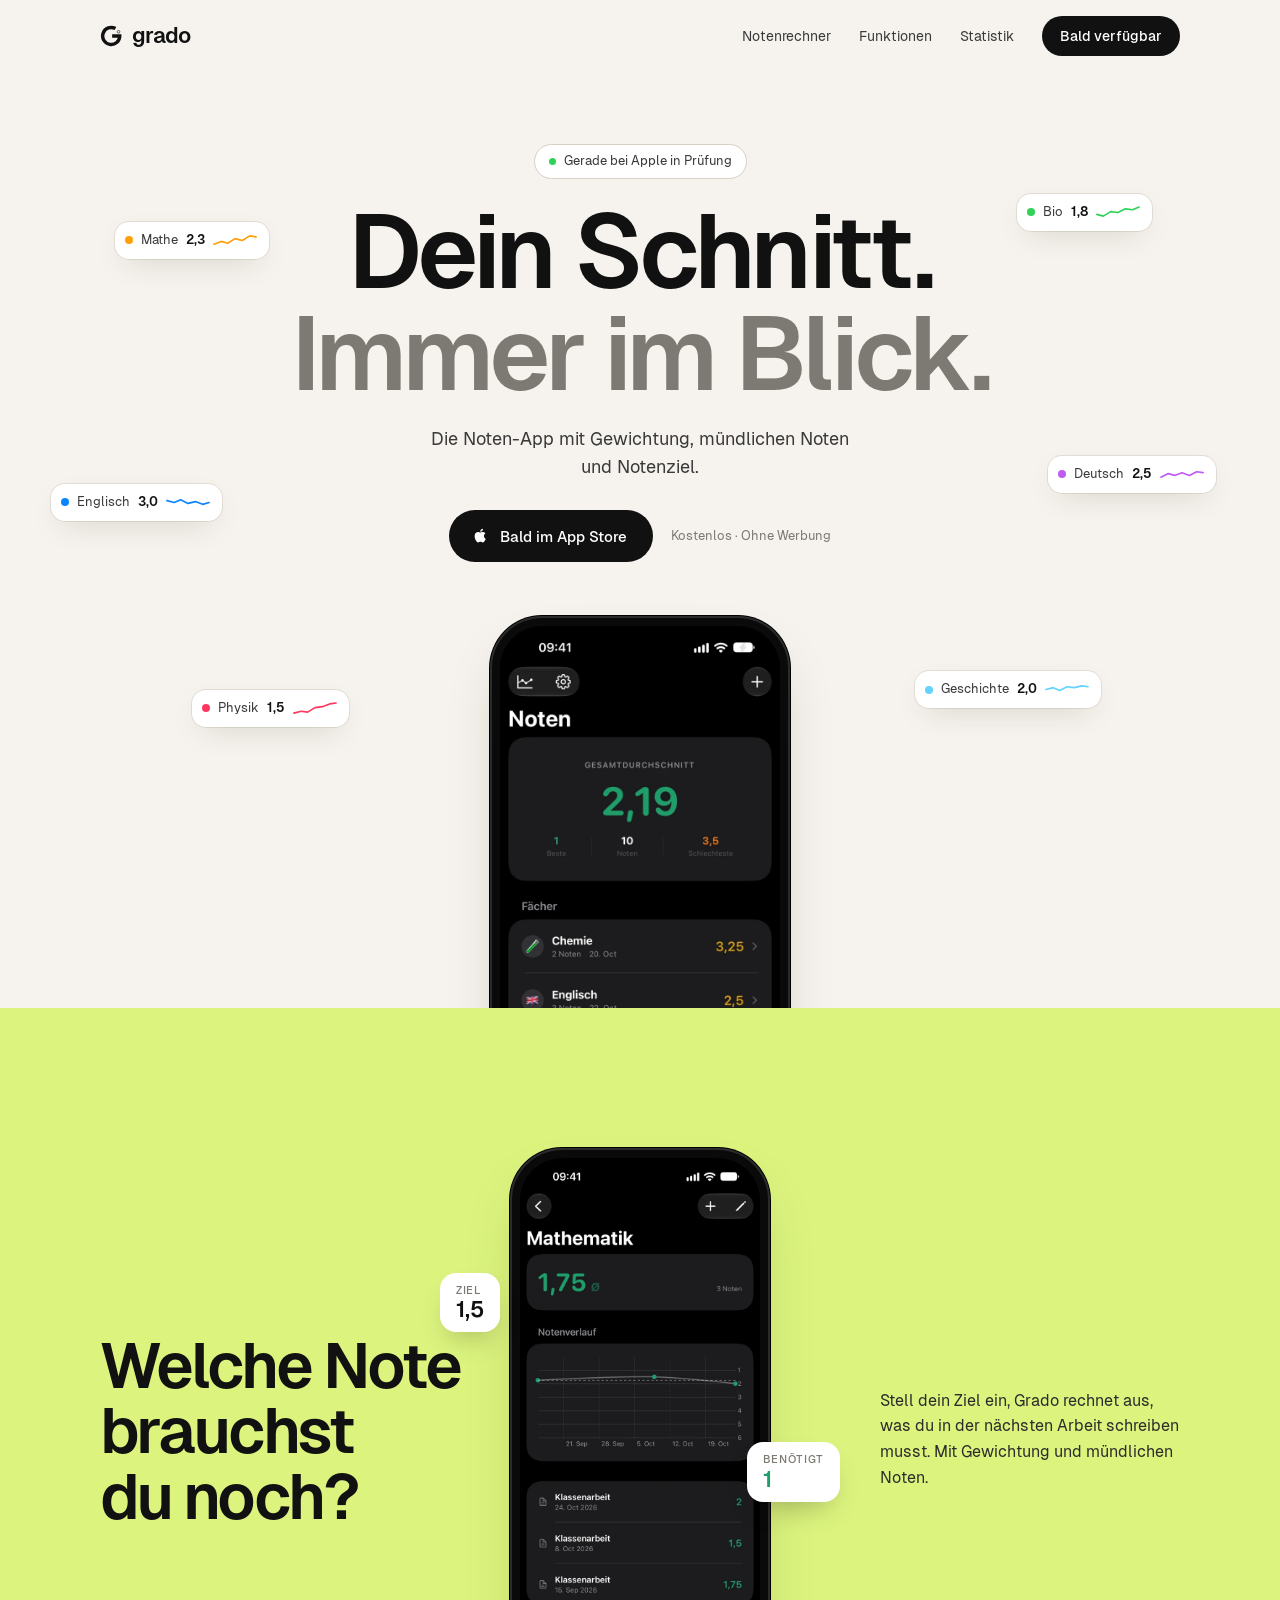
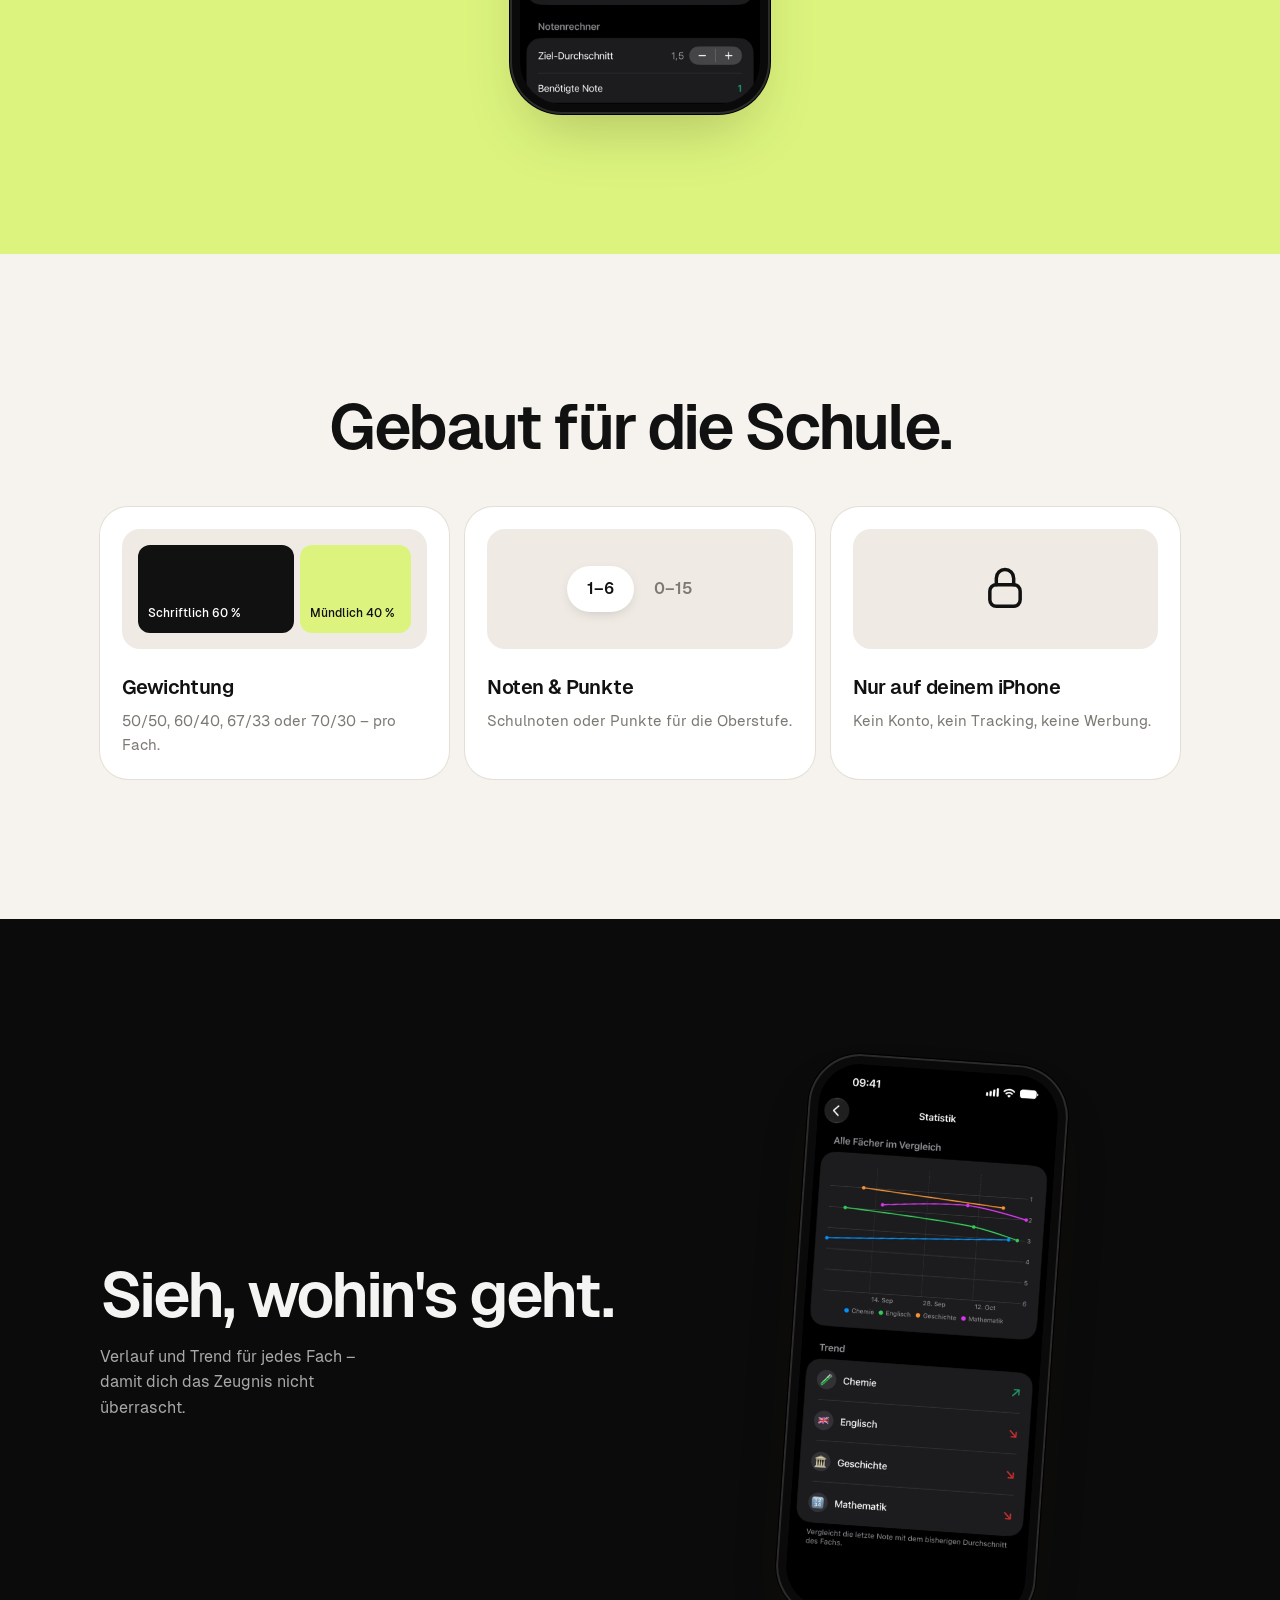
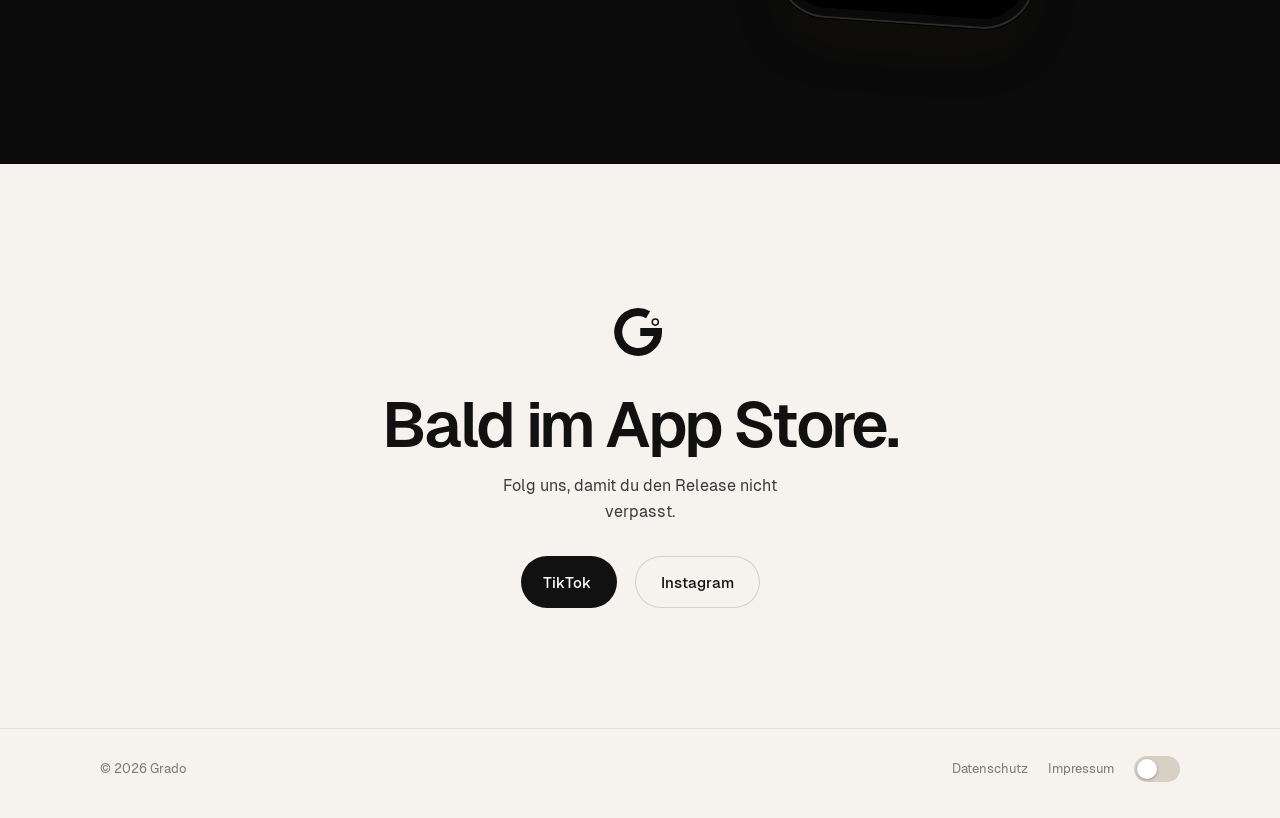
==== commit 7eed336f: "Update average grades and target grades in index.html" ====
--- a/index.html
+++ b/index.html
@@ -56,7 +56,7 @@
     </div>
 
     <div class="hero-phone" id="heroPhone">
-      <div class="phone"><img src="assets/app-uebersicht.webp" width="690" height="1500" alt="Grado: Gesamtdurchschnitt 3,88 und Fächerübersicht"></div>
+      <div class="phone"><img src="assets/app-uebersicht.webp" width="690" height="1500" alt="Grado: Gesamtdurchschnitt 2,19 und Fächerübersicht"></div>
     </div>
   </section>
 
@@ -65,8 +65,8 @@
     <div class="wrap trio">
       <h2 class="rv">Welche Note brauchst du&nbsp;noch?</h2>
       <div class="stage rv d1">
-        <div class="phone sm"><img src="assets/app-rechner.webp" width="690" height="1500" loading="lazy" alt="Grado Notenrechner: Ziel-Durchschnitt 2, benötigte Note 1"></div>
-        <div class="tag t1" aria-hidden="true"><small>Ziel</small>2,0</div>
+        <div class="phone sm"><img src="assets/app-rechner.webp" width="690" height="1500" loading="lazy" alt="Grado Notenrechner: Ziel-Durchschnitt 1,5, benötigte Note 1"></div>
+        <div class="tag t1" aria-hidden="true"><small>Ziel</small>1,5</div>
         <div class="tag t2" aria-hidden="true"><small>Benötigt</small>1</div>
       </div>
       <p class="side rv d2">Stell dein Ziel ein, Grado rechnet aus, was du in der nächsten Arbeit schreiben musst. Mit Gewichtung und mündlichen Noten.</p>
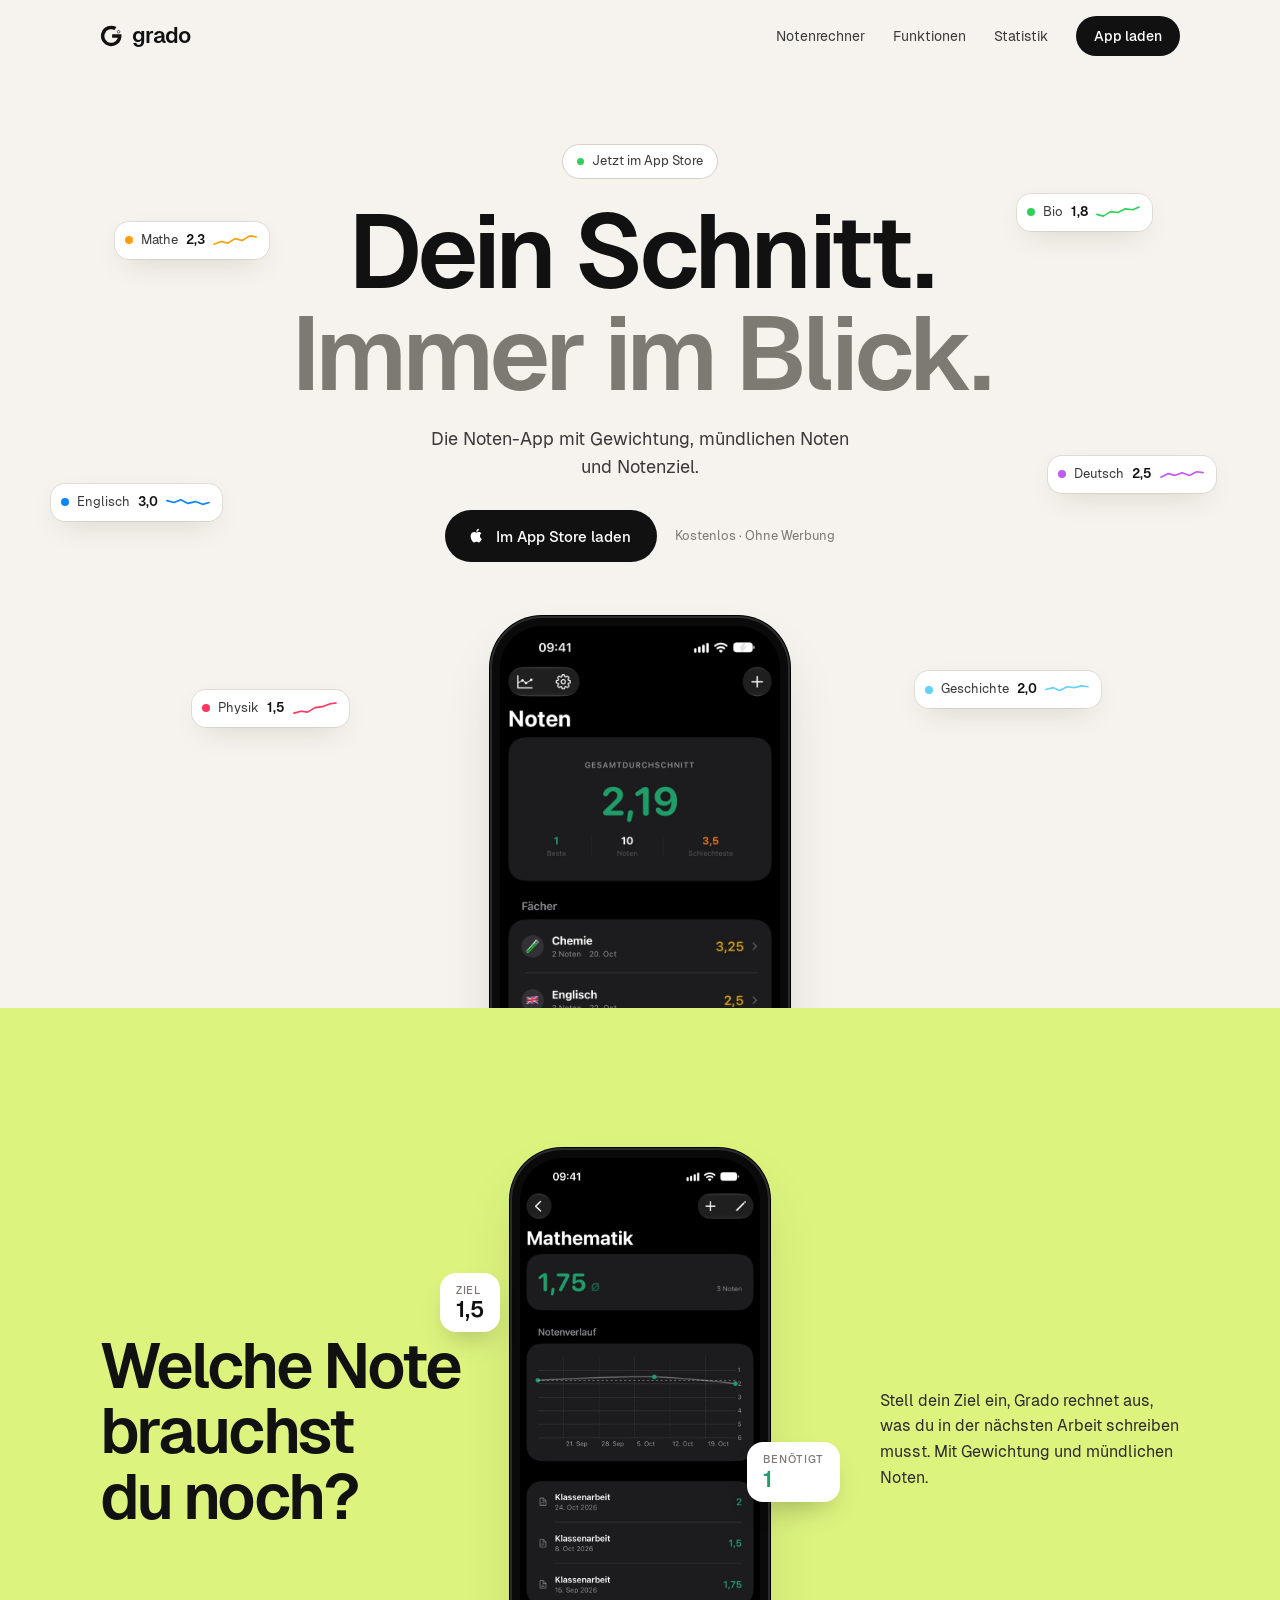
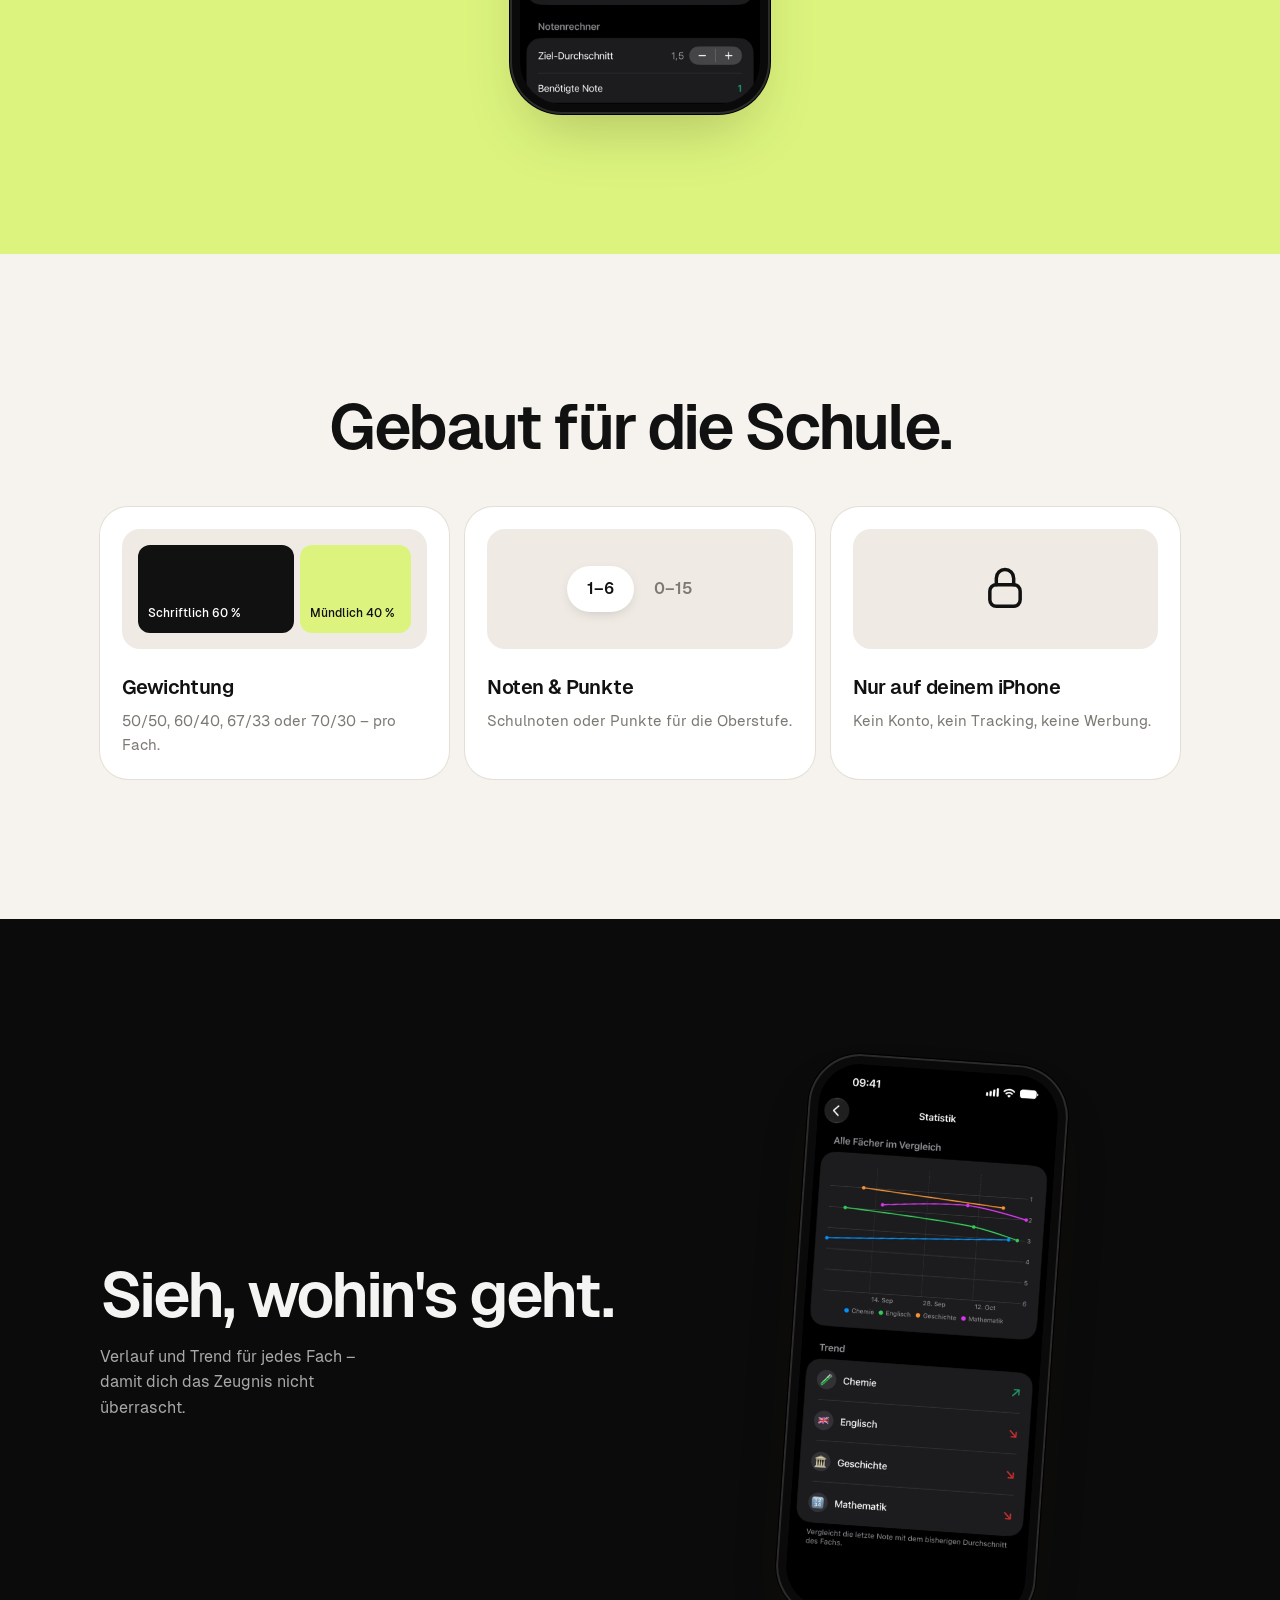
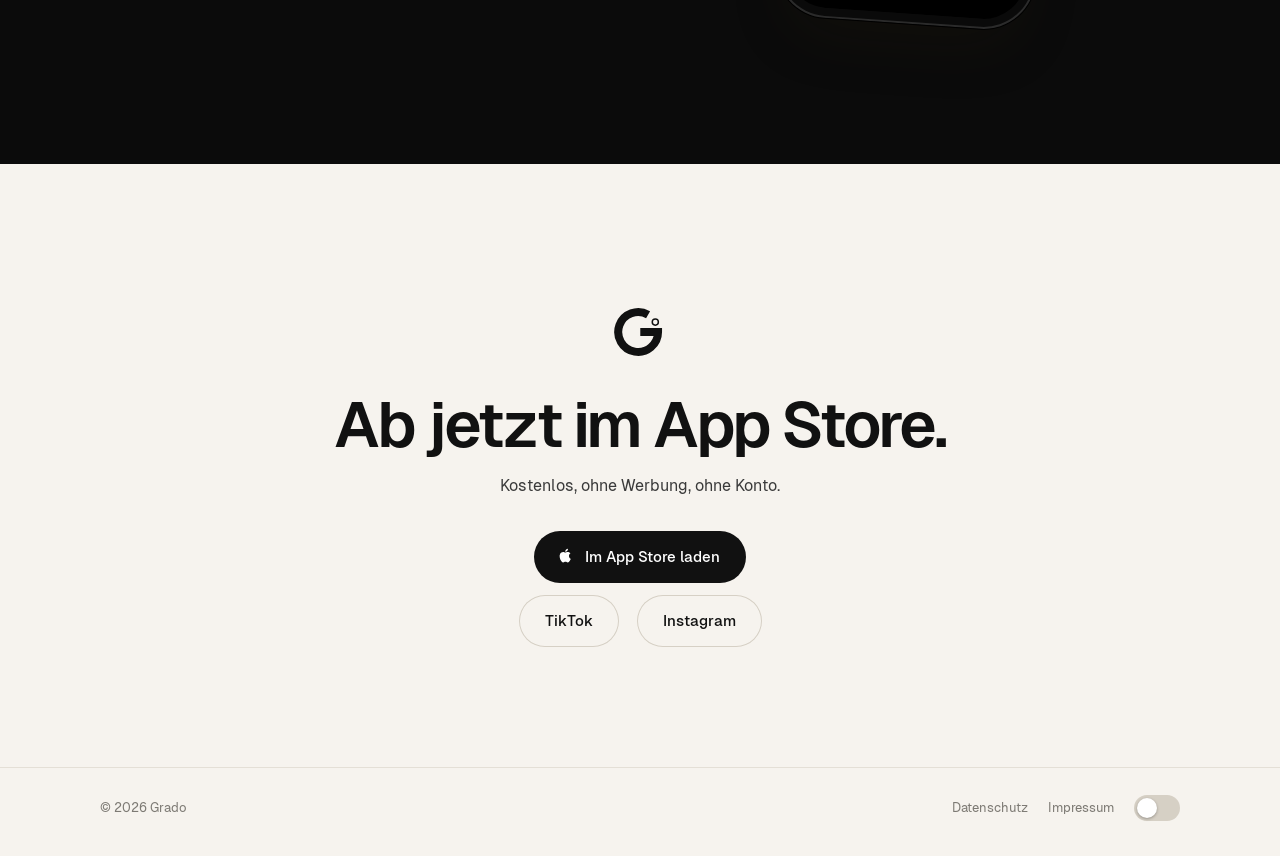
==== commit e193ba68: "Update app store links and promotional text" ====
--- a/index.html
+++ b/index.html
@@ -15,7 +15,7 @@
 <meta property="og:description" content="Dein Schnitt. Immer im Blick. Mit Gewichtung, mündlichen Noten und Notenziel. Kostenlos.">
 <meta property="og:image" content="assets/og-image.png">
 <meta name="twitter:card" content="summary_large_image">
-<!-- Nach der Freigabe einfügen: <meta name="apple-itunes-app" content="app-id=DEINE_ID"> -->
+<meta name="apple-itunes-app" content="app-id=6813142168">
 <script>try{var t=localStorage.getItem('grado-theme');if(t)document.documentElement.dataset.theme=t}catch(e){}</script>
 </head>
 <body>
@@ -28,8 +28,7 @@
     <a class="hide-s" href="#rechner">Notenrechner</a>
     <a class="hide-s" href="#funktionen">Funktionen</a>
     <a class="hide-s" href="#statistik">Statistik</a>
-    <!-- Nach der Freigabe: <span> durch <a class="cta" href="https://apps.apple.com/de/app/grado/idDEINE_ID">App laden</a> ersetzen -->
-    <span class="cta" aria-disabled="true">Bald verfügbar</span>
+    <a class="cta" href="https://apps.apple.com/de/app/grado/id6813142168">App laden</a>
   </nav>
 </header>
 
@@ -46,11 +45,11 @@
     </div>
 
     <div class="hero-copy wrap">
-      <p class="badge rv"><span class="pulse"></span>Gerade bei Apple in Prüfung</p>
+      <p class="badge rv"><span class="pulse"></span>Jetzt im App Store</p>
       <h1 class="rv d1">Dein Schnitt.<br><span>Immer im Blick.</span></h1>
       <p class="sub rv d2">Die Noten-App mit Gewichtung, mündlichen Noten und Notenziel.</p>
       <div class="actions rv d3">
-        <span class="store" aria-disabled="true"><svg viewBox="0 0 24 24" aria-hidden="true"><path fill="currentColor" d="M16.37 12.6c-.02-2.2 1.8-3.26 1.88-3.31-1.03-1.5-2.62-1.7-3.18-1.73-1.35-.14-2.64.8-3.33.8-.69 0-1.74-.78-2.87-.76-1.47.02-2.83.86-3.59 2.18-1.54 2.66-.39 6.6 1.1 8.76.73 1.06 1.6 2.24 2.73 2.2 1.1-.05 1.51-.71 2.84-.71 1.32 0 1.7.71 2.86.69 1.18-.02 1.93-1.07 2.65-2.13.84-1.22 1.18-2.41 1.2-2.47-.03-.01-2.3-.88-2.32-3.5zM14.2 6.13c.6-.73 1.01-1.75.9-2.76-.87.04-1.92.58-2.54 1.31-.56.64-1.05 1.67-.92 2.66.97.07 1.96-.49 2.56-1.21z"/></svg>Bald im App Store</span>
+        <a class="store" href="https://apps.apple.com/de/app/grado/id6813142168"><svg viewBox="0 0 24 24" aria-hidden="true"><path fill="currentColor" d="M16.37 12.6c-.02-2.2 1.8-3.26 1.88-3.31-1.03-1.5-2.62-1.7-3.18-1.73-1.35-.14-2.64.8-3.33.8-.69 0-1.74-.78-2.87-.76-1.47.02-2.83.86-3.59 2.18-1.54 2.66-.39 6.6 1.1 8.76.73 1.06 1.6 2.24 2.73 2.2 1.1-.05 1.51-.71 2.84-.71 1.32 0 1.7.71 2.86.69 1.18-.02 1.93-1.07 2.65-2.13.84-1.22 1.18-2.41 1.2-2.47-.03-.01-2.3-.88-2.32-3.5zM14.2 6.13c.6-.73 1.01-1.75.9-2.76-.87.04-1.92.58-2.54 1.31-.56.64-1.05 1.67-.92 2.66.97.07 1.96-.49 2.56-1.21z"/></svg>Im App Store laden</a>
         <span class="note">Kostenlos · Ohne Werbung</span>
       </div>
     </div>
@@ -114,10 +113,13 @@
   <section class="band end">
     <div class="wrap center">
       <svg class="mark rv" viewBox="80 60 280 300" aria-hidden="true"><path d="M 263.3 117.6 A 106.6 106.6 0 1 0 316.6 210 L 221.5 210" fill="none" stroke="currentColor" stroke-width="43"/><circle cx="302" cy="157" r="16.4" fill="none" stroke="currentColor" stroke-width="8"/></svg>
-      <h2 class="rv d1">Bald im App&nbsp;Store.</h2>
-      <p class="side rv d2">Folg uns, damit du den Release nicht verpasst.</p>
+      <h2 class="rv d1">Ab jetzt im App&nbsp;Store.</h2>
+      <p class="side rv d2">Kostenlos, ohne Werbung, ohne Konto.</p>
       <div class="actions rv d3">
-        <a class="store" href="https://www.tiktok.com/@grado.app0" target="_blank" rel="noopener">TikTok</a>
+        <a class="store" href="https://apps.apple.com/de/app/grado/id6813142168"><svg viewBox="0 0 24 24" aria-hidden="true"><path fill="currentColor" d="M16.37 12.6c-.02-2.2 1.8-3.26 1.88-3.31-1.03-1.5-2.62-1.7-3.18-1.73-1.35-.14-2.64.8-3.33.8-.69 0-1.74-.78-2.87-.76-1.47.02-2.83.86-3.59 2.18-1.54 2.66-.39 6.6 1.1 8.76.73 1.06 1.6 2.24 2.73 2.2 1.1-.05 1.51-.71 2.84-.71 1.32 0 1.7.71 2.86.69 1.18-.02 1.93-1.07 2.65-2.13.84-1.22 1.18-2.41 1.2-2.47-.03-.01-2.3-.88-2.32-3.5zM14.2 6.13c.6-.73 1.01-1.75.9-2.76-.87.04-1.92.58-2.54 1.31-.56.64-1.05 1.67-.92 2.66.97.07 1.96-.49 2.56-1.21z"/></svg>Im App Store laden</a>
+      </div>
+      <div class="actions rv d3" style="margin-top:12px">
+        <a class="store ghost" href="https://www.tiktok.com/@grado.app0" target="_blank" rel="noopener">TikTok</a>
         <a class="store ghost" href="https://www.instagram.com/grado_app" target="_blank" rel="noopener">Instagram</a>
       </div>
     </div>
@@ -148,5 +150,6 @@
   if(!reduce&&p){var f=function(){var y=Math.min(window.scrollY,600);p.style.setProperty('--rise',(y*-.35)+'px')};window.addEventListener('scroll',f,{passive:true});f()}
 })();
 </script>
+<script data-goatcounter="https://leonidas.goatcounter.com/count" async src="//gc.zgo.at/count.js"></script>
 </body>
 </html>
--- a/style.css
+++ b/style.css
@@ -147,6 +147,10 @@
   .phone{width:250px}.phone.sm{width:230px}
   .hero-phone{margin-bottom:-200px}
   .hero{padding-top:104px}
+  /* Auf schmalen Screens ist neben dem Phone-Mockup kein Platz mehr für die
+     schwebenden Ziel/Benötigt-Badges, sonst überlappen sie den Notenverlauf. */
+  .stage{flex-wrap:wrap;row-gap:16px;align-items:center}
+  .tag{position:static;animation:none}
 }
 @media (prefers-reduced-motion:reduce){
   *{animation:none!important;transition:none!important}
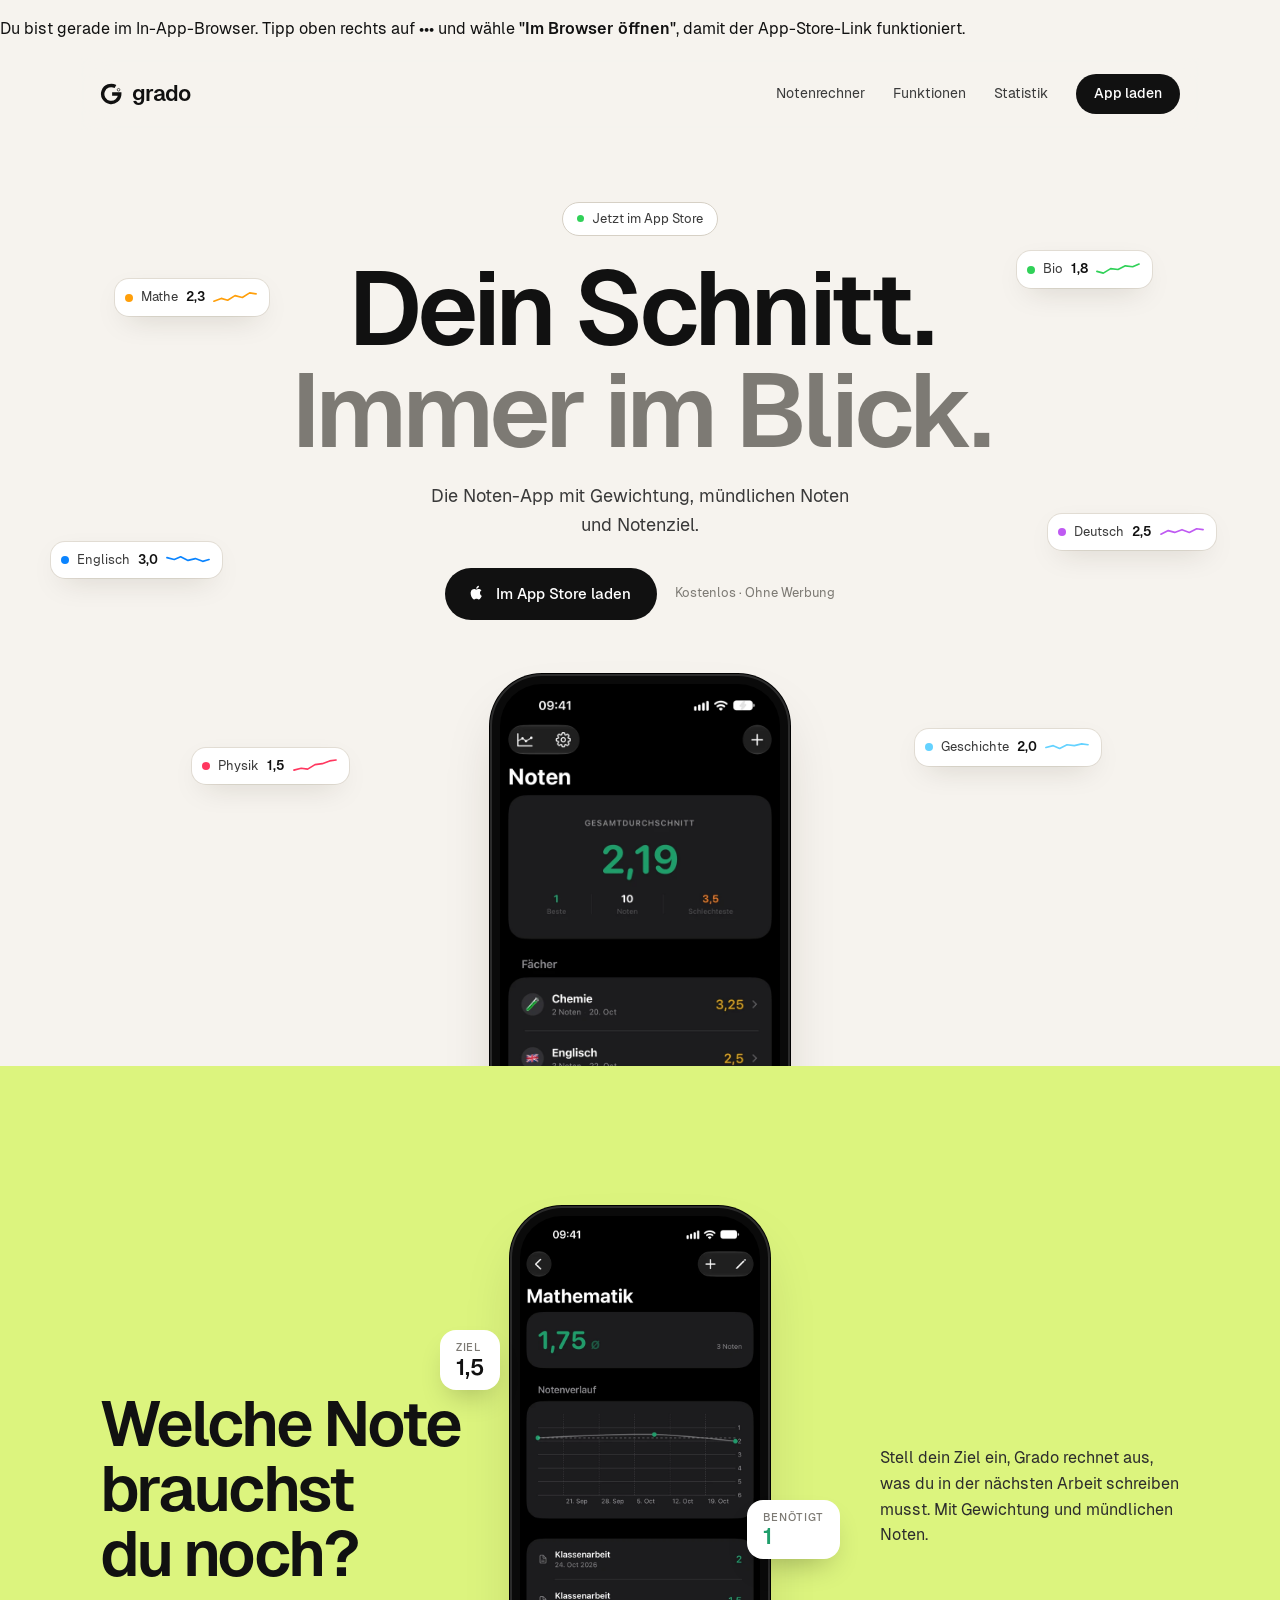
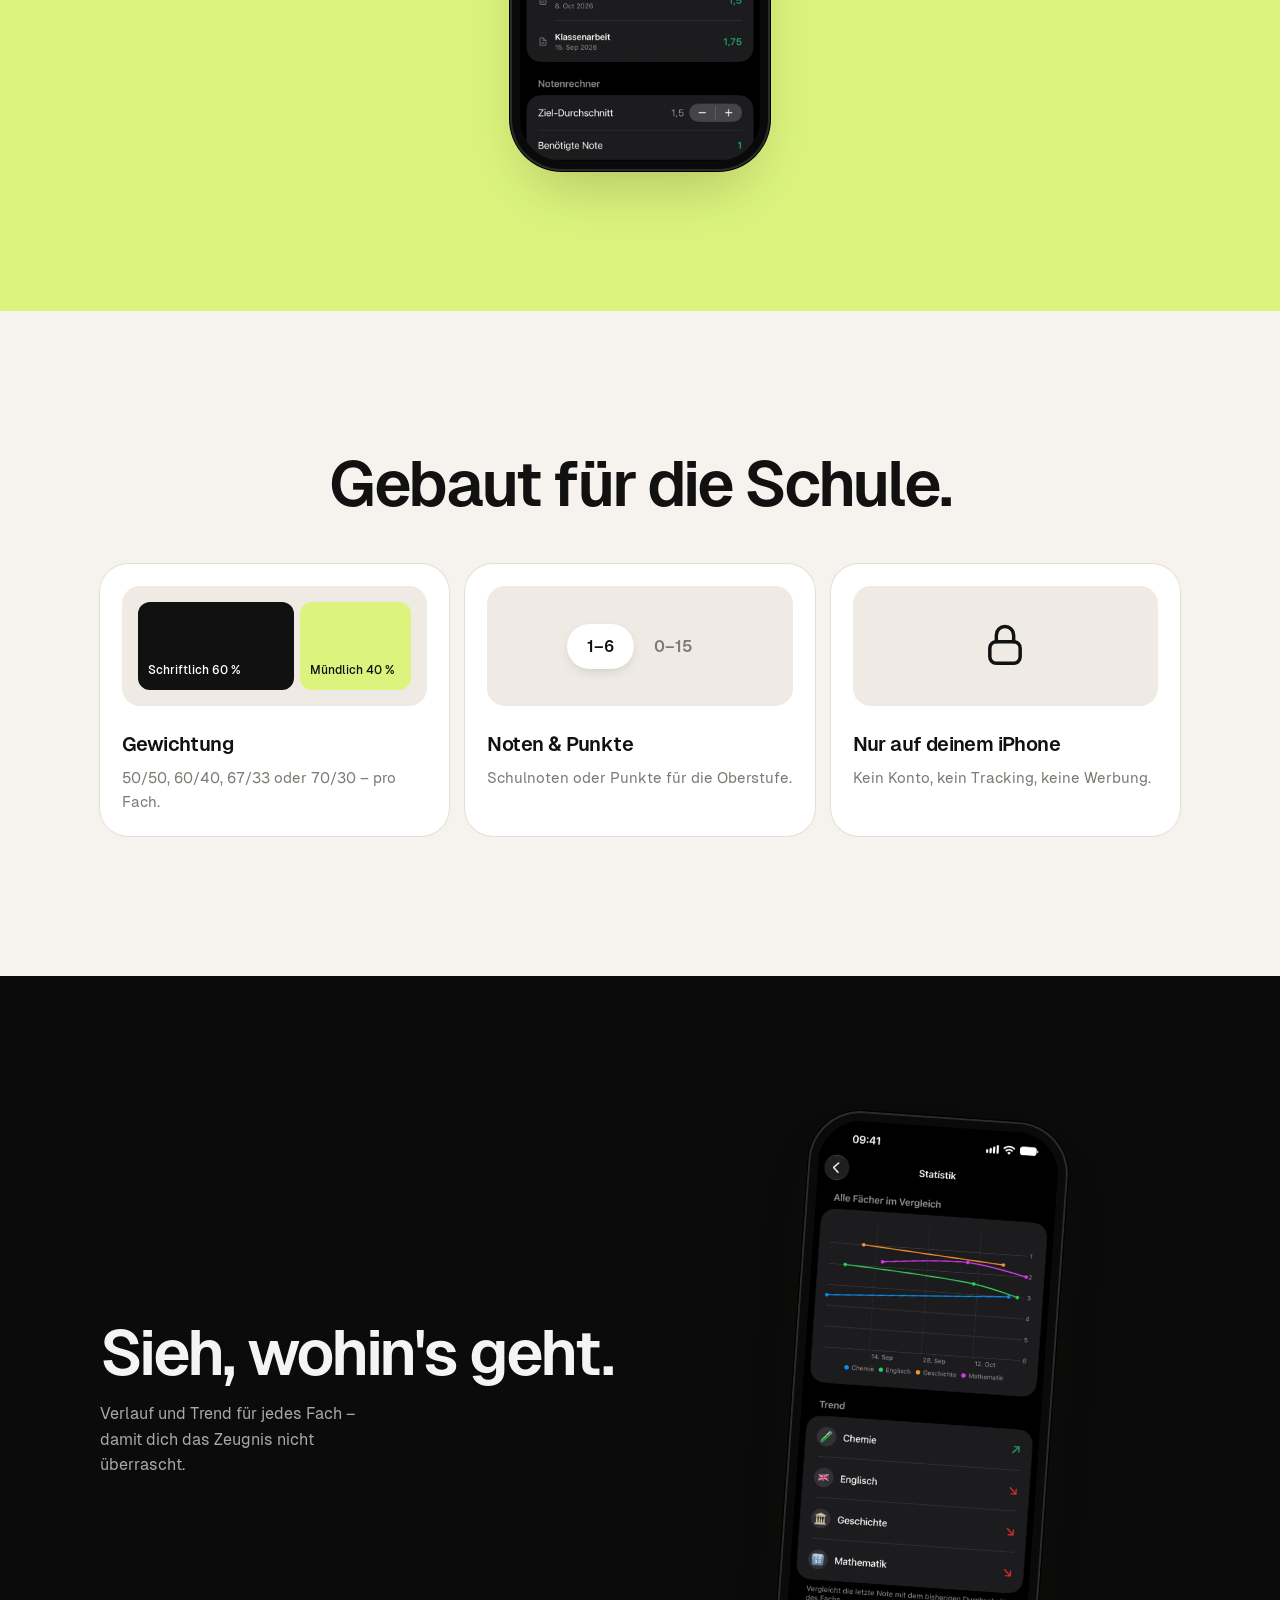
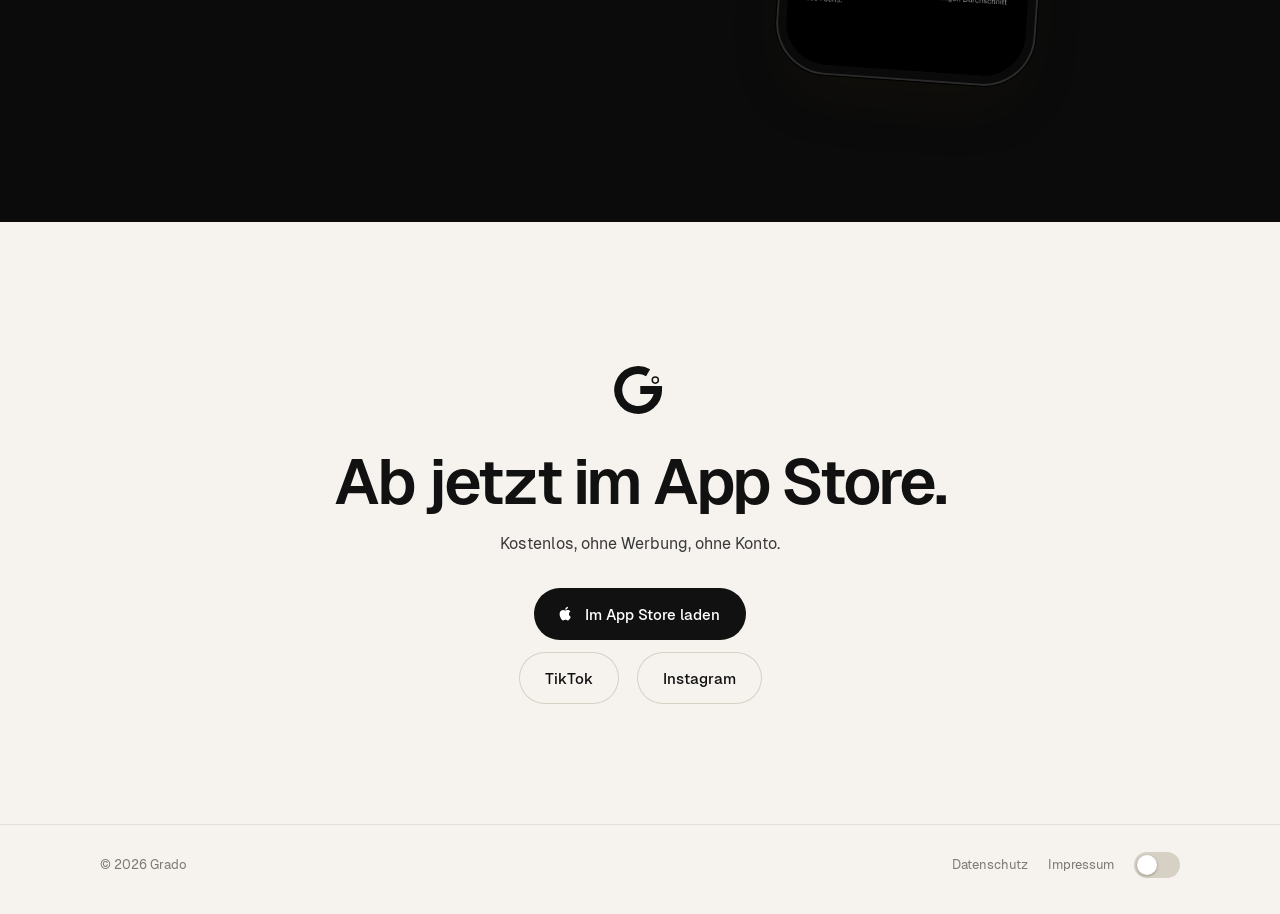
==== commit f4e1312a: "Add in-app browser warning message" ====
--- a/index.html
+++ b/index.html
@@ -19,6 +19,8 @@
 <script>try{var t=localStorage.getItem('grado-theme');if(t)document.documentElement.dataset.theme=t}catch(e){}</script>
 </head>
 <body>
+
+<p class="iab" id="iabBanner">Du bist gerade im In-App-Browser. Tipp oben rechts auf <b>•••</b> und wähle <b>"Im Browser öffnen"</b>, damit der App-Store-Link funktioniert.</p>
 
 <header class="nav wrap">
   <a class="brand" href="index.html" aria-label="Grado Startseite">
@@ -139,6 +141,13 @@
 
 <script>
 (function(){
+  var ua=navigator.userAgent||"";
+  if(/musical_ly|tiktok|bytedance|instagram|FBAN|FBAV|Snapchat|Line\//i.test(ua)){
+    var banner=document.getElementById('iabBanner');
+    if(banner)banner.classList.add('show');
+  }
+})();
+(function(){
   var root=document.documentElement,btn=document.getElementById('theme');
   btn.addEventListener('click',function(){var d=root.dataset.theme==='dark'?'light':'dark';root.dataset.theme=d;try{localStorage.setItem('grado-theme',d)}catch(e){}});
   var reduce=window.matchMedia('(prefers-reduced-motion: reduce)').matches;
